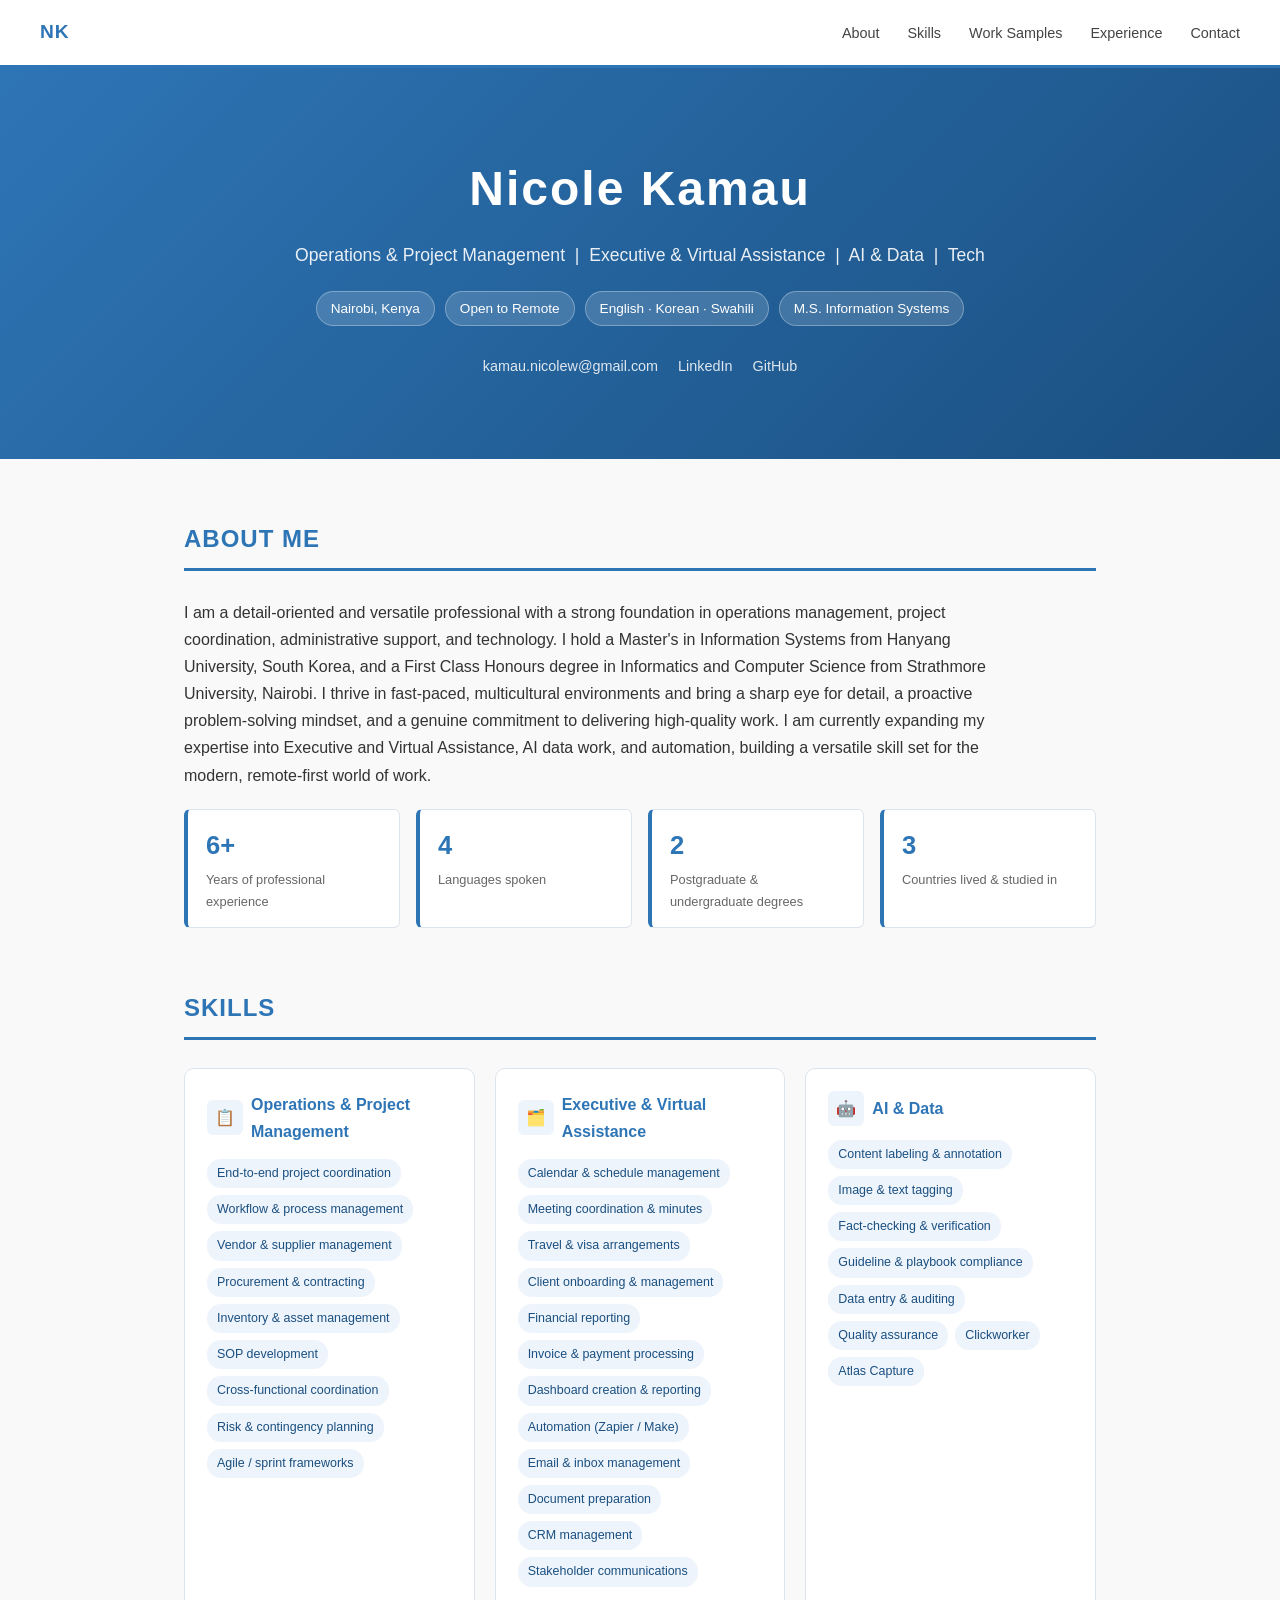
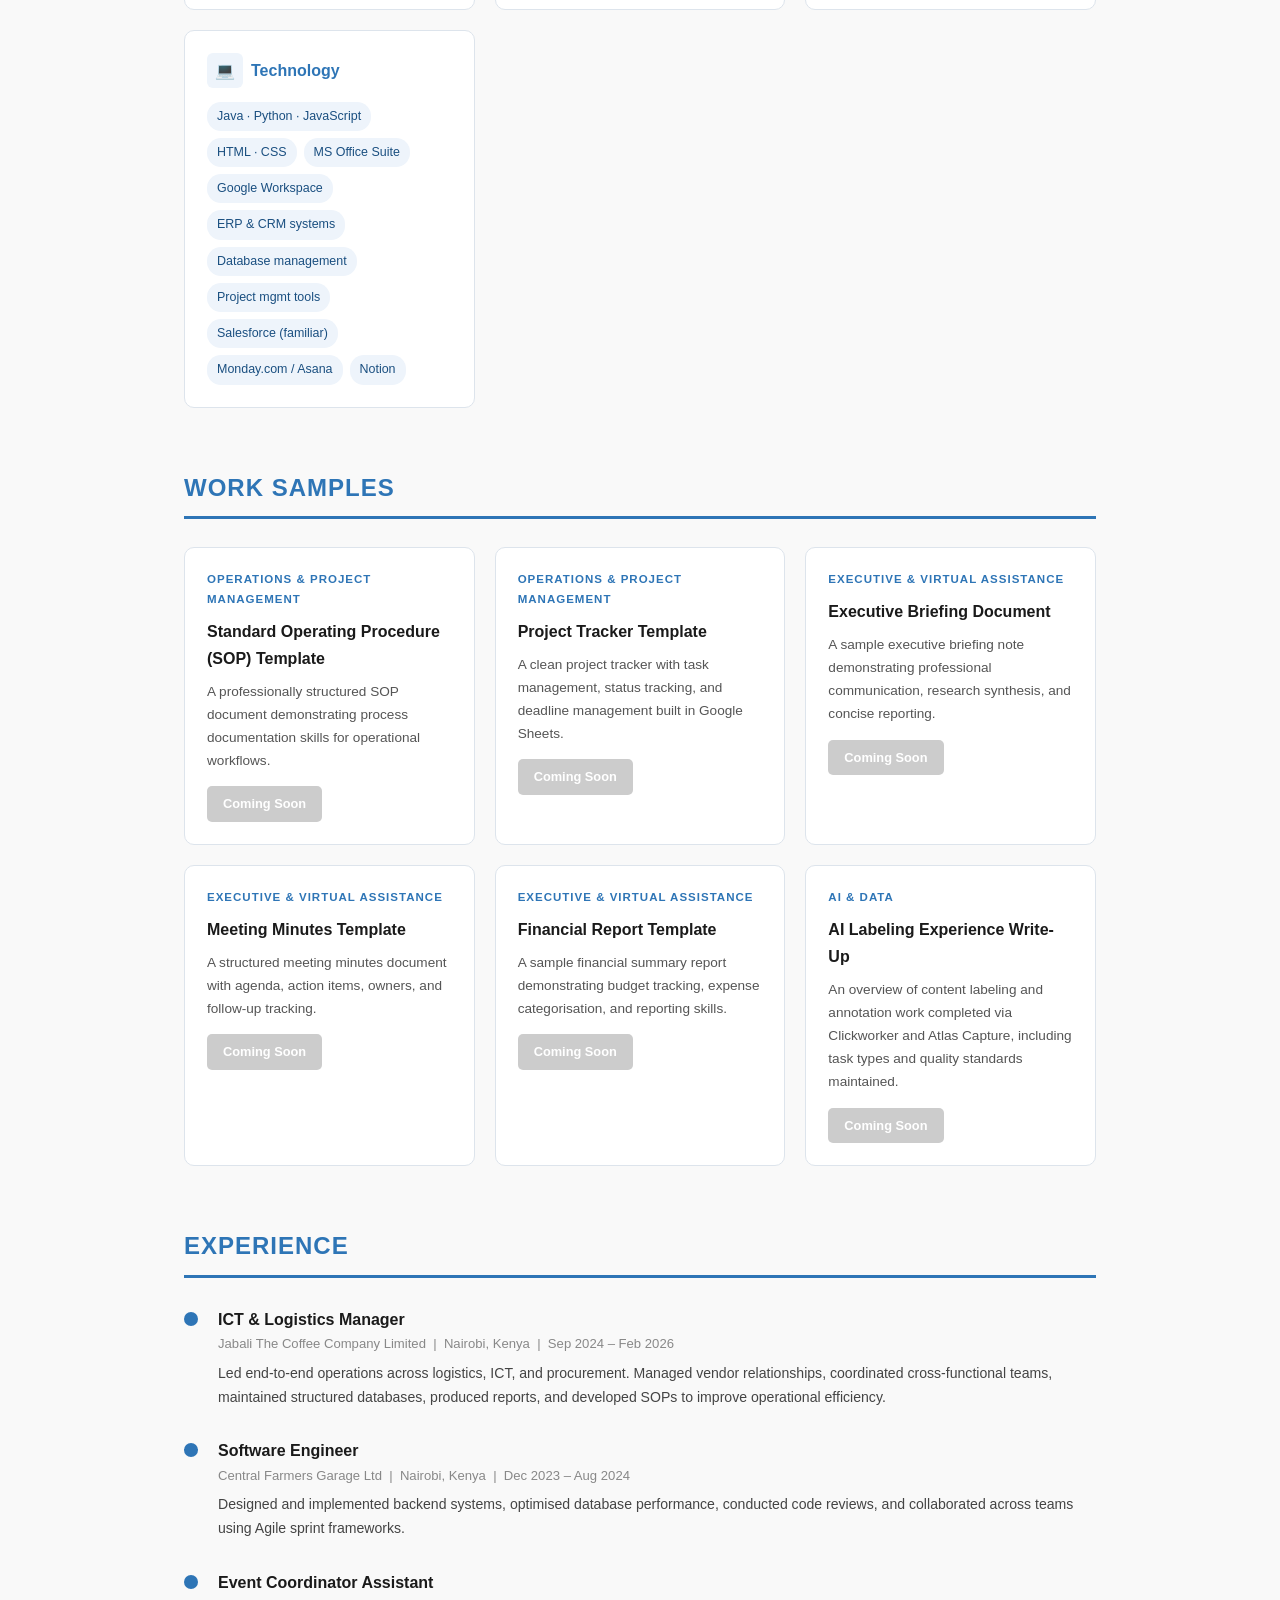
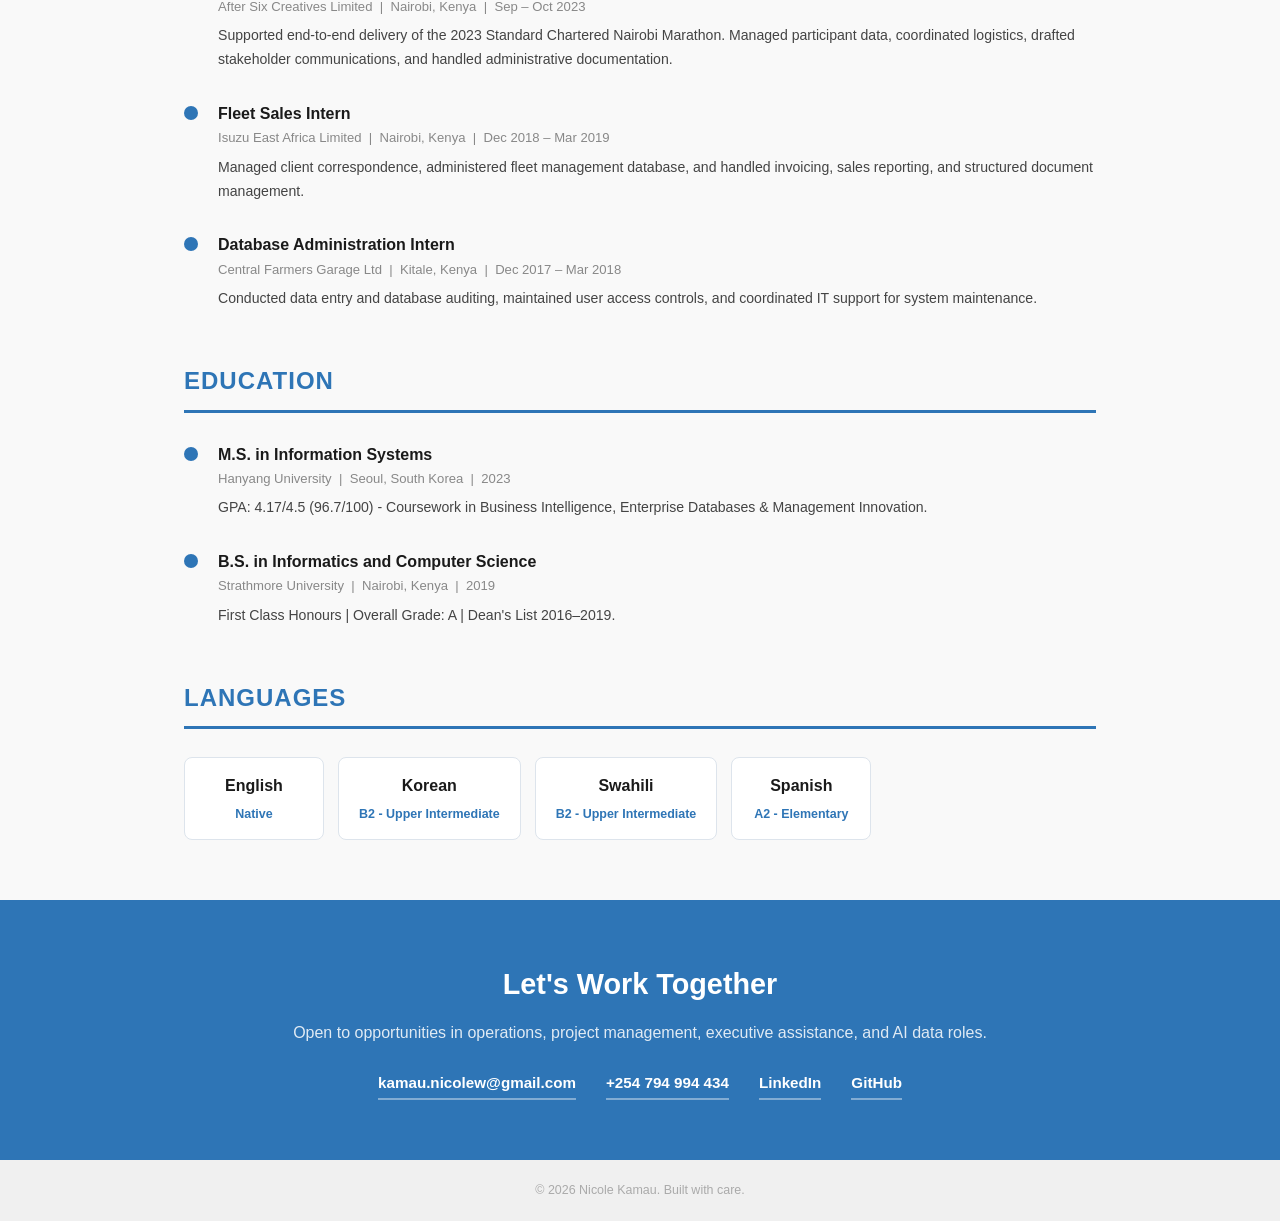
==== index.html @ c2fb26c7 "Create index.html Initial tweaks on formatting and wording." ====
<!DOCTYPE html>
<html lang="en">
<head>
  <meta charset="UTF-8" />
  <meta name="viewport" content="width=device-width, initial-scale=1.0"/>
  <title>Nicole Kamau | Portfolio</title>
  <style>
    * { margin: 0; padding: 0; box-sizing: border-box; }

    body {
      font-family: 'Segoe UI', Arial, sans-serif;
      background: #f9f9f9;
      color: #1a1a1a;
      line-height: 1.7;
    }

    /* NAV */
    nav {
      background: #fff;
      border-bottom: 3px solid #2E75B6;
      padding: 16px 40px;
      display: flex;
      justify-content: space-between;
      align-items: center;
      position: sticky;
      top: 0;
      z-index: 100;
    }
    nav .logo {
      font-size: 1.2rem;
      font-weight: 700;
      color: #2E75B6;
      letter-spacing: 1px;
    }
    nav ul {
      list-style: none;
      display: flex;
      gap: 28px;
    }
    nav ul a {
      text-decoration: none;
      color: #444;
      font-size: 0.9rem;
      font-weight: 500;
      transition: color 0.2s;
    }
    nav ul a:hover { color: #2E75B6; }

    /* HERO */
    .hero {
      background: linear-gradient(135deg, #2E75B6 0%, #1a4f80 100%);
      color: #fff;
      padding: 80px 40px;
      text-align: center;
    }
    .hero h1 {
      font-size: 3rem;
      font-weight: 700;
      letter-spacing: 2px;
      margin-bottom: 12px;
    }
    .hero .tagline {
      font-size: 1.1rem;
      opacity: 0.9;
      margin-bottom: 20px;
    }
    .hero .tags {
      display: flex;
      flex-wrap: wrap;
      justify-content: center;
      gap: 10px;
      margin-bottom: 28px;
    }
    .hero .tag {
      background: rgba(255,255,255,0.15);
      border: 1px solid rgba(255,255,255,0.3);
      padding: 5px 14px;
      border-radius: 20px;
      font-size: 0.85rem;
    }
    .hero .contact-links {
      display: flex;
      justify-content: center;
      gap: 20px;
      flex-wrap: wrap;
    }
    .hero .contact-links a {
      color: #fff;
      text-decoration: none;
      font-size: 0.9rem;
      opacity: 0.85;
      transition: opacity 0.2s;
    }
    .hero .contact-links a:hover { opacity: 1; }

    /* SECTIONS */
    section {
      max-width: 960px;
      margin: 60px auto;
      padding: 0 24px;
    }
    .section-title {
      font-size: 1.5rem;
      font-weight: 700;
      color: #2E75B6;
      border-bottom: 3px solid #2E75B6;
      padding-bottom: 8px;
      margin-bottom: 28px;
      text-transform: uppercase;
      letter-spacing: 1px;
    }

    /* ABOUT */
    .about-text {
      font-size: 1rem;
      color: #333;
      max-width: 820px;
    }
    .about-highlights {
      display: flex;
      gap: 16px;
      flex-wrap: wrap;
      margin-top: 20px;
    }
    .highlight-card {
      background: #fff;
      border: 1px solid #dde4ec;
      border-left: 4px solid #2E75B6;
      border-radius: 6px;
      padding: 14px 18px;
      flex: 1;
      min-width: 180px;
    }
    .highlight-card .number {
      font-size: 1.6rem;
      font-weight: 700;
      color: #2E75B6;
    }
    .highlight-card .label {
      font-size: 0.8rem;
      color: #666;
      margin-top: 2px;
    }

    /* SKILLS GRID */
    .skills-grid {
      display: grid;
      grid-template-columns: repeat(auto-fit, minmax(280px, 1fr));
      gap: 20px;
    }
    .skill-card {
      background: #fff;
      border-radius: 10px;
      border: 1px solid #dde4ec;
      padding: 22px;
      transition: box-shadow 0.2s;
    }
    .skill-card:hover { box-shadow: 0 4px 16px rgba(46,117,182,0.12); }
    .skill-card h3 {
      font-size: 1rem;
      font-weight: 700;
      color: #2E75B6;
      margin-bottom: 14px;
      display: flex;
      align-items: center;
      gap: 8px;
    }
    .skill-card h3 .icon {
      background: #eef4fb;
      border-radius: 6px;
      padding: 4px 8px;
      font-size: 1rem;
    }
    .skill-list {
      list-style: none;
      display: flex;
      flex-wrap: wrap;
      gap: 7px;
    }
    .skill-list li {
      background: #eef4fb;
      color: #1a4f80;
      padding: 4px 10px;
      border-radius: 14px;
      font-size: 0.78rem;
      font-weight: 500;
    }

    /* SAMPLES */
    .samples-grid {
      display: grid;
      grid-template-columns: repeat(auto-fit, minmax(280px, 1fr));
      gap: 20px;
    }
    .sample-card {
      background: #fff;
      border-radius: 10px;
      border: 1px solid #dde4ec;
      padding: 22px;
      transition: box-shadow 0.2s;
    }
    .sample-card:hover { box-shadow: 0 4px 16px rgba(46,117,182,0.12); }
    .sample-card .category {
      font-size: 0.72rem;
      font-weight: 700;
      color: #2E75B6;
      text-transform: uppercase;
      letter-spacing: 1px;
      margin-bottom: 8px;
    }
    .sample-card h3 {
      font-size: 1rem;
      font-weight: 700;
      color: #1a1a1a;
      margin-bottom: 8px;
    }
    .sample-card p {
      font-size: 0.85rem;
      color: #555;
      margin-bottom: 14px;
    }
    .sample-card .btn {
      display: inline-block;
      background: #2E75B6;
      color: #fff;
      padding: 7px 16px;
      border-radius: 5px;
      font-size: 0.8rem;
      text-decoration: none;
      font-weight: 600;
      transition: background 0.2s;
    }
    .sample-card .btn:hover { background: #1a4f80; }
    .sample-card .btn.coming-soon {
      background: #ccc;
      cursor: default;
      pointer-events: none;
    }

    /* EXPERIENCE */
    .timeline { position: relative; }
    .timeline-item {
      display: flex;
      gap: 20px;
      margin-bottom: 28px;
    }
    .timeline-dot {
      flex-shrink: 0;
      width: 14px;
      height: 14px;
      background: #2E75B6;
      border-radius: 50%;
      margin-top: 6px;
    }
    .timeline-content h3 {
      font-size: 1rem;
      font-weight: 700;
      color: #1a1a1a;
    }
    .timeline-content .meta {
      font-size: 0.82rem;
      color: #888;
      margin-bottom: 6px;
    }
    .timeline-content p {
      font-size: 0.88rem;
      color: #444;
    }

    /* LANGUAGES */
    .lang-grid {
      display: flex;
      flex-wrap: wrap;
      gap: 14px;
    }
    .lang-card {
      background: #fff;
      border: 1px solid #dde4ec;
      border-radius: 8px;
      padding: 14px 20px;
      min-width: 140px;
      text-align: center;
    }
    .lang-card .lang-name {
      font-weight: 700;
      font-size: 1rem;
      color: #1a1a1a;
    }
    .lang-card .lang-level {
      font-size: 0.78rem;
      color: #2E75B6;
      font-weight: 600;
      margin-top: 4px;
    }

    /* CONTACT */
    .contact-section {
      background: #2E75B6;
      color: #fff;
      text-align: center;
      padding: 60px 24px;
      margin-top: 60px;
    }
    .contact-section h2 {
      font-size: 1.8rem;
      margin-bottom: 10px;
    }
    .contact-section p {
      opacity: 0.85;
      margin-bottom: 24px;
    }
    .contact-section .contact-items {
      display: flex;
      justify-content: center;
      gap: 30px;
      flex-wrap: wrap;
    }
    .contact-section .contact-items a {
      color: #fff;
      text-decoration: none;
      font-weight: 600;
      font-size: 0.95rem;
      border-bottom: 2px solid rgba(255,255,255,0.4);
      padding-bottom: 2px;
      transition: border-color 0.2s;
    }
    .contact-section .contact-items a:hover { border-color: #fff; }

    footer {
      text-align: center;
      padding: 20px;
      font-size: 0.78rem;
      color: #aaa;
      background: #f0f0f0;
    }

    @media (max-width: 600px) {
      .hero h1 { font-size: 2rem; }
      nav ul { gap: 14px; }
      nav { padding: 14px 20px; }
    }
  </style>
</head>
<body>

<!-- NAV -->
<nav>
  <div class="logo">NK</div>
  <ul>
    <li><a href="#about">About</a></li>
    <li><a href="#skills">Skills</a></li>
    <li><a href="#samples">Work Samples</a></li>
    <li><a href="#experience">Experience</a></li>
    <li><a href="#contact">Contact</a></li>
  </ul>
</nav>

<!-- HERO -->
<div class="hero">
  <h1>Nicole Kamau</h1>
  <p class="tagline">Operations & Project Management &nbsp;|&nbsp; Executive & Virtual Assistance &nbsp;|&nbsp; AI & Data &nbsp;|&nbsp; Tech</p>
  <div class="tags">
    <span class="tag">Nairobi, Kenya</span>
    <span class="tag">Open to Remote</span>
    <span class="tag">English · Korean · Swahili</span>
    <span class="tag">M.S. Information Systems</span>
  </div>
  <div class="contact-links">
    <a href="mailto:kamau.nicolew@gmail.com">kamau.nicolew@gmail.com</a>
    <a href="https://linkedin.com/in/nicole-kamau" target="_blank">LinkedIn</a>
    <a href="https://github.com/Nicole-wk" target="_blank">GitHub</a>
  </div>
</div>

<!-- ABOUT -->
<section id="about">
  <div class="section-title">About Me</div>
  <p class="about-text">
    I am a detail-oriented and versatile professional with a strong foundation in operations management, project coordination, administrative support, and technology. I hold a Master's in Information Systems from Hanyang University, South Korea, and a First Class Honours degree in Informatics and Computer Science from Strathmore University, Nairobi. I thrive in fast-paced, multicultural environments and bring a sharp eye for detail, a proactive problem-solving mindset, and a genuine commitment to delivering high-quality work. I am currently expanding my expertise into Executive and Virtual Assistance, AI data work, and automation, building a versatile skill set for the modern, remote-first world of work.
  </p>
  <div class="about-highlights">
    <div class="highlight-card">
      <div class="number">6+</div>
      <div class="label">Years of professional experience</div>
    </div>
    <div class="highlight-card">
      <div class="number">4</div>
      <div class="label">Languages spoken</div>
    </div>
    <div class="highlight-card">
      <div class="number">2</div>
      <div class="label">Postgraduate & undergraduate degrees</div>
    </div>
    <div class="highlight-card">
      <div class="number">3</div>
      <div class="label">Countries lived & studied in</div>
    </div>
  </div>
</section>

<!-- SKILLS -->
<section id="skills">
  <div class="section-title">Skills</div>
  <div class="skills-grid">

    <div class="skill-card">
      <h3><span class="icon">📋</span> Operations & Project Management</h3>
      <ul class="skill-list">
        <li>End-to-end project coordination</li>
        <li>Workflow & process management</li>
        <li>Vendor & supplier management</li>
        <li>Procurement & contracting</li>
        <li>Inventory & asset management</li>
        <li>SOP development</li>
        <li>Cross-functional coordination</li>
        <li>Risk & contingency planning</li>
        <li>Agile / sprint frameworks</li>
      </ul>
    </div>

    <div class="skill-card">
      <h3><span class="icon">🗂️</span> Executive & Virtual Assistance</h3>
      <ul class="skill-list">
        <li>Calendar & schedule management</li>
        <li>Meeting coordination & minutes</li>
        <li>Travel & visa arrangements</li>
        <li>Client onboarding & management</li>
        <li>Financial reporting</li>
        <li>Invoice & payment processing</li>
        <li>Dashboard creation & reporting</li>
        <li>Automation (Zapier / Make)</li>
        <li>Email & inbox management</li>
        <li>Document preparation</li>
        <li>CRM management</li>
        <li>Stakeholder communications</li>
      </ul>
    </div>

    <div class="skill-card">
      <h3><span class="icon">🤖</span> AI & Data</h3>
      <ul class="skill-list">
        <li>Content labeling & annotation</li>
        <li>Image & text tagging</li>
        <li>Fact-checking & verification</li>
        <li>Guideline & playbook compliance</li>
        <li>Data entry & auditing</li>
        <li>Quality assurance</li>
        <li>Clickworker</li>
        <li>Atlas Capture</li>
      </ul>
    </div>

    <div class="skill-card">
      <h3><span class="icon">💻</span> Technology</h3>
      <ul class="skill-list">
        <li>Java · Python · JavaScript</li>
        <li>HTML · CSS</li>
        <li>MS Office Suite</li>
        <li>Google Workspace</li>
        <li>ERP & CRM systems</li>
        <li>Database management</li>
        <li>Project mgmt tools</li>
        <li>Salesforce (familiar)</li>
        <li>Monday.com / Asana</li>
        <li>Notion</li>
      </ul>
    </div>

  </div>
</section>

<!-- WORK SAMPLES -->
<section id="samples">
  <div class="section-title">Work Samples</div>
  <div class="samples-grid">

    <div class="sample-card">
      <div class="category">Operations & Project Management</div>
      <h3>Standard Operating Procedure (SOP) Template</h3>
      <p>A professionally structured SOP document demonstrating process documentation skills for operational workflows.</p>
      <a href="#" class="btn coming-soon">Coming Soon</a>
    </div>

    <div class="sample-card">
      <div class="category">Operations & Project Management</div>
      <h3>Project Tracker Template</h3>
      <p>A clean project tracker with task management, status tracking, and deadline management built in Google Sheets.</p>
      <a href="#" class="btn coming-soon">Coming Soon</a>
    </div>

    <div class="sample-card">
      <div class="category">Executive & Virtual Assistance</div>
      <h3>Executive Briefing Document</h3>
      <p>A sample executive briefing note demonstrating professional communication, research synthesis, and concise reporting.</p>
      <a href="#" class="btn coming-soon">Coming Soon</a>
    </div>

    <div class="sample-card">
      <div class="category">Executive & Virtual Assistance</div>
      <h3>Meeting Minutes Template</h3>
      <p>A structured meeting minutes document with agenda, action items, owners, and follow-up tracking.</p>
      <a href="#" class="btn coming-soon">Coming Soon</a>
    </div>

    <div class="sample-card">
      <div class="category">Executive & Virtual Assistance</div>
      <h3>Financial Report Template</h3>
      <p>A sample financial summary report demonstrating budget tracking, expense categorisation, and reporting skills.</p>
      <a href="#" class="btn coming-soon">Coming Soon</a>
    </div>

    <div class="sample-card">
      <div class="category">AI & Data</div>
      <h3>AI Labeling Experience Write-Up</h3>
      <p>An overview of content labeling and annotation work completed via Clickworker and Atlas Capture, including task types and quality standards maintained.</p>
      <a href="#" class="btn coming-soon">Coming Soon</a>
    </div>

  </div>
</section>

<!-- EXPERIENCE -->
<section id="experience">
  <div class="section-title">Experience</div>
  <div class="timeline">

    <div class="timeline-item">
      <div class="timeline-dot"></div>
      <div class="timeline-content">
        <h3>ICT & Logistics Manager</h3>
        <div class="meta">Jabali The Coffee Company Limited &nbsp;|&nbsp; Nairobi, Kenya &nbsp;|&nbsp; Sep 2024 – Feb 2026</div>
        <p>Led end-to-end operations across logistics, ICT, and procurement. Managed vendor relationships, coordinated cross-functional teams, maintained structured databases, produced reports, and developed SOPs to improve operational efficiency.</p>
      </div>
    </div>

    <div class="timeline-item">
      <div class="timeline-dot"></div>
      <div class="timeline-content">
        <h3>Software Engineer</h3>
        <div class="meta">Central Farmers Garage Ltd &nbsp;|&nbsp; Nairobi, Kenya &nbsp;|&nbsp; Dec 2023 – Aug 2024</div>
        <p>Designed and implemented backend systems, optimised database performance, conducted code reviews, and collaborated across teams using Agile sprint frameworks.</p>
      </div>
    </div>

    <div class="timeline-item">
      <div class="timeline-dot"></div>
      <div class="timeline-content">
        <h3>Event Coordinator Assistant</h3>
        <div class="meta">After Six Creatives Limited &nbsp;|&nbsp; Nairobi, Kenya &nbsp;|&nbsp; Sep – Oct 2023</div>
        <p>Supported end-to-end delivery of the 2023 Standard Chartered Nairobi Marathon. Managed participant data, coordinated logistics, drafted stakeholder communications, and handled administrative documentation.</p>
      </div>
    </div>

    <div class="timeline-item">
      <div class="timeline-dot"></div>
      <div class="timeline-content">
        <h3>Fleet Sales Intern</h3>
        <div class="meta">Isuzu East Africa Limited &nbsp;|&nbsp; Nairobi, Kenya &nbsp;|&nbsp; Dec 2018 – Mar 2019</div>
        <p>Managed client correspondence, administered fleet management database, and handled invoicing, sales reporting, and structured document management.</p>
      </div>
    </div>

    <div class="timeline-item">
      <div class="timeline-dot"></div>
      <div class="timeline-content">
        <h3>Database Administration Intern</h3>
        <div class="meta">Central Farmers Garage Ltd &nbsp;|&nbsp; Kitale, Kenya &nbsp;|&nbsp; Dec 2017 – Mar 2018</div>
        <p>Conducted data entry and database auditing, maintained user access controls, and coordinated IT support for system maintenance.</p>
      </div>
    </div>

  </div>

  <!-- EDUCATION -->
  <div class="section-title" style="margin-top:50px">Education</div>
  <div class="timeline">
    <div class="timeline-item">
      <div class="timeline-dot"></div>
      <div class="timeline-content">
        <h3>M.S. in Information Systems</h3>
        <div class="meta">Hanyang University &nbsp;|&nbsp; Seoul, South Korea &nbsp;|&nbsp; 2023</div>
        <p>GPA: 4.17/4.5 (96.7/100) - Coursework in Business Intelligence, Enterprise Databases & Management Innovation.</p>
      </div>
    </div>
    <div class="timeline-item">
      <div class="timeline-dot"></div>
      <div class="timeline-content">
        <h3>B.S. in Informatics and Computer Science</h3>
        <div class="meta">Strathmore University &nbsp;|&nbsp; Nairobi, Kenya &nbsp;|&nbsp; 2019</div>
        <p>First Class Honours | Overall Grade: A | Dean's List 2016–2019.</p>
      </div>
    </div>
  </div>

  <!-- LANGUAGES -->
  <div class="section-title" style="margin-top:50px">Languages</div>
  <div class="lang-grid">
    <div class="lang-card">
      <div class="lang-name">English</div>
      <div class="lang-level">Native</div>
    </div>
    <div class="lang-card">
      <div class="lang-name">Korean</div>
      <div class="lang-level">B2 - Upper Intermediate</div>
    </div>
    <div class="lang-card">
      <div class="lang-name">Swahili</div>
      <div class="lang-level">B2 - Upper Intermediate</div>
    </div>
    <div class="lang-card">
      <div class="lang-name">Spanish</div>
      <div class="lang-level">A2 - Elementary</div>
    </div>
  </div>

</section>

<!-- CONTACT -->
<div class="contact-section" id="contact">
  <h2>Let's Work Together</h2>
  <p>Open to opportunities in operations, project management, executive assistance, and AI data roles.</p>
  <div class="contact-items">
    <a href="mailto:kamau.nicolew@gmail.com">kamau.nicolew@gmail.com</a>
    <a href="tel:+254794994434">+254 794 994 434</a>
    <a href="https://linkedin.com/in/nicole-kamau" target="_blank">LinkedIn</a>
    <a href="https://github.com/Nicole-wk" target="_blank">GitHub</a>
  </div>
</div>

<footer>
  &copy; 2026 Nicole Kamau. Built with care.
</footer>

</body>
</html>
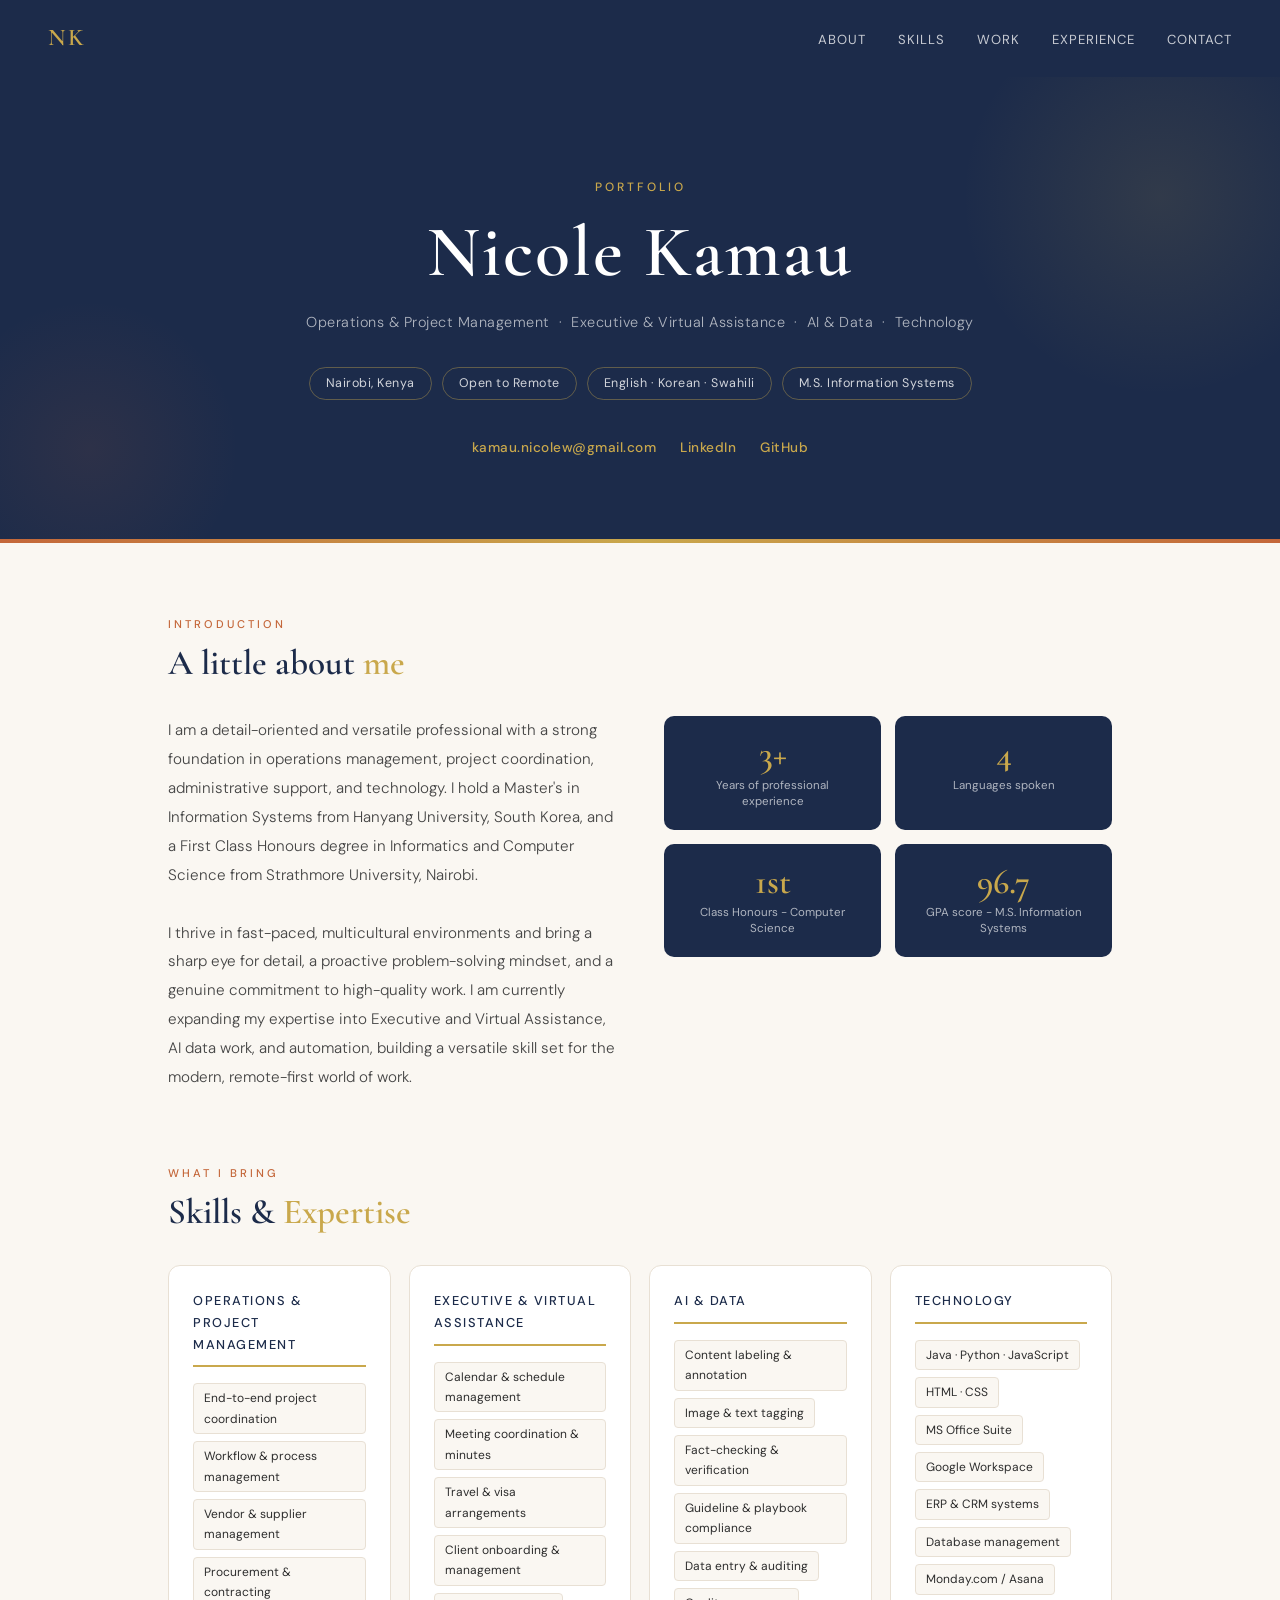
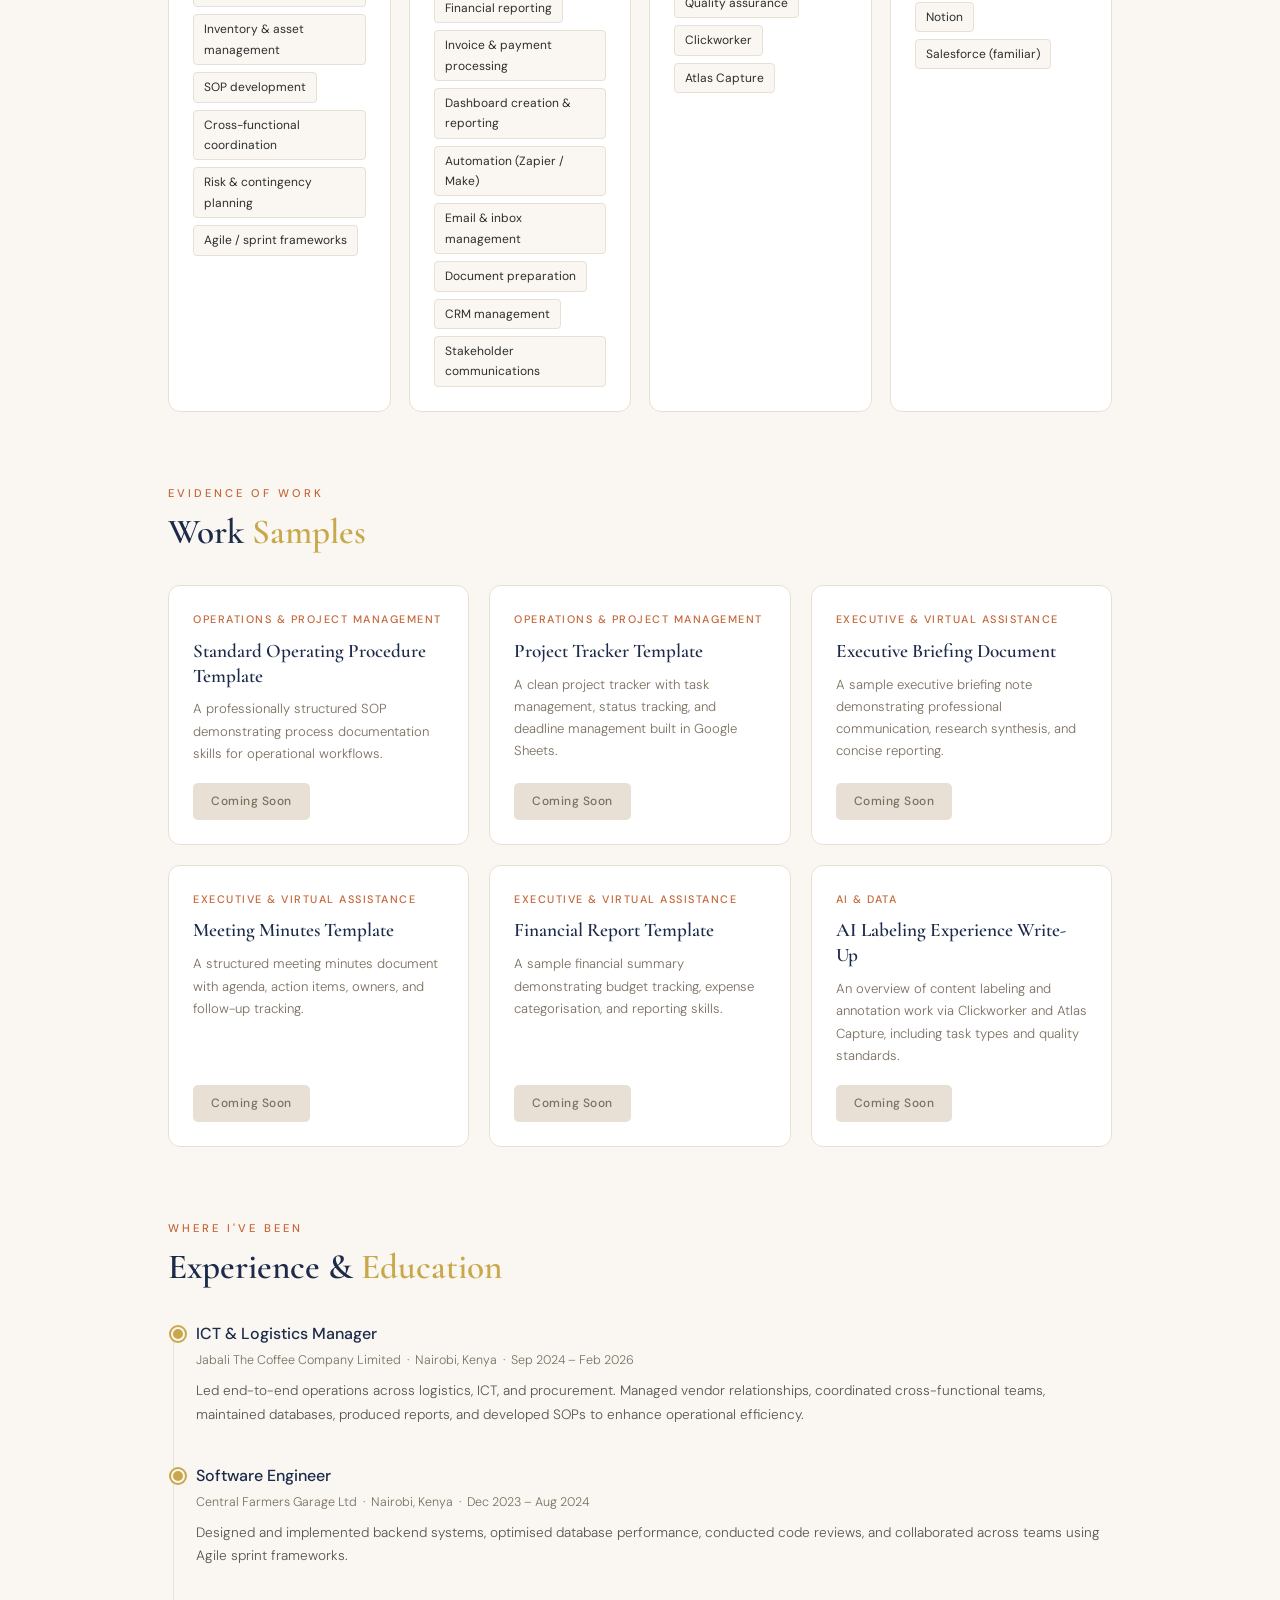
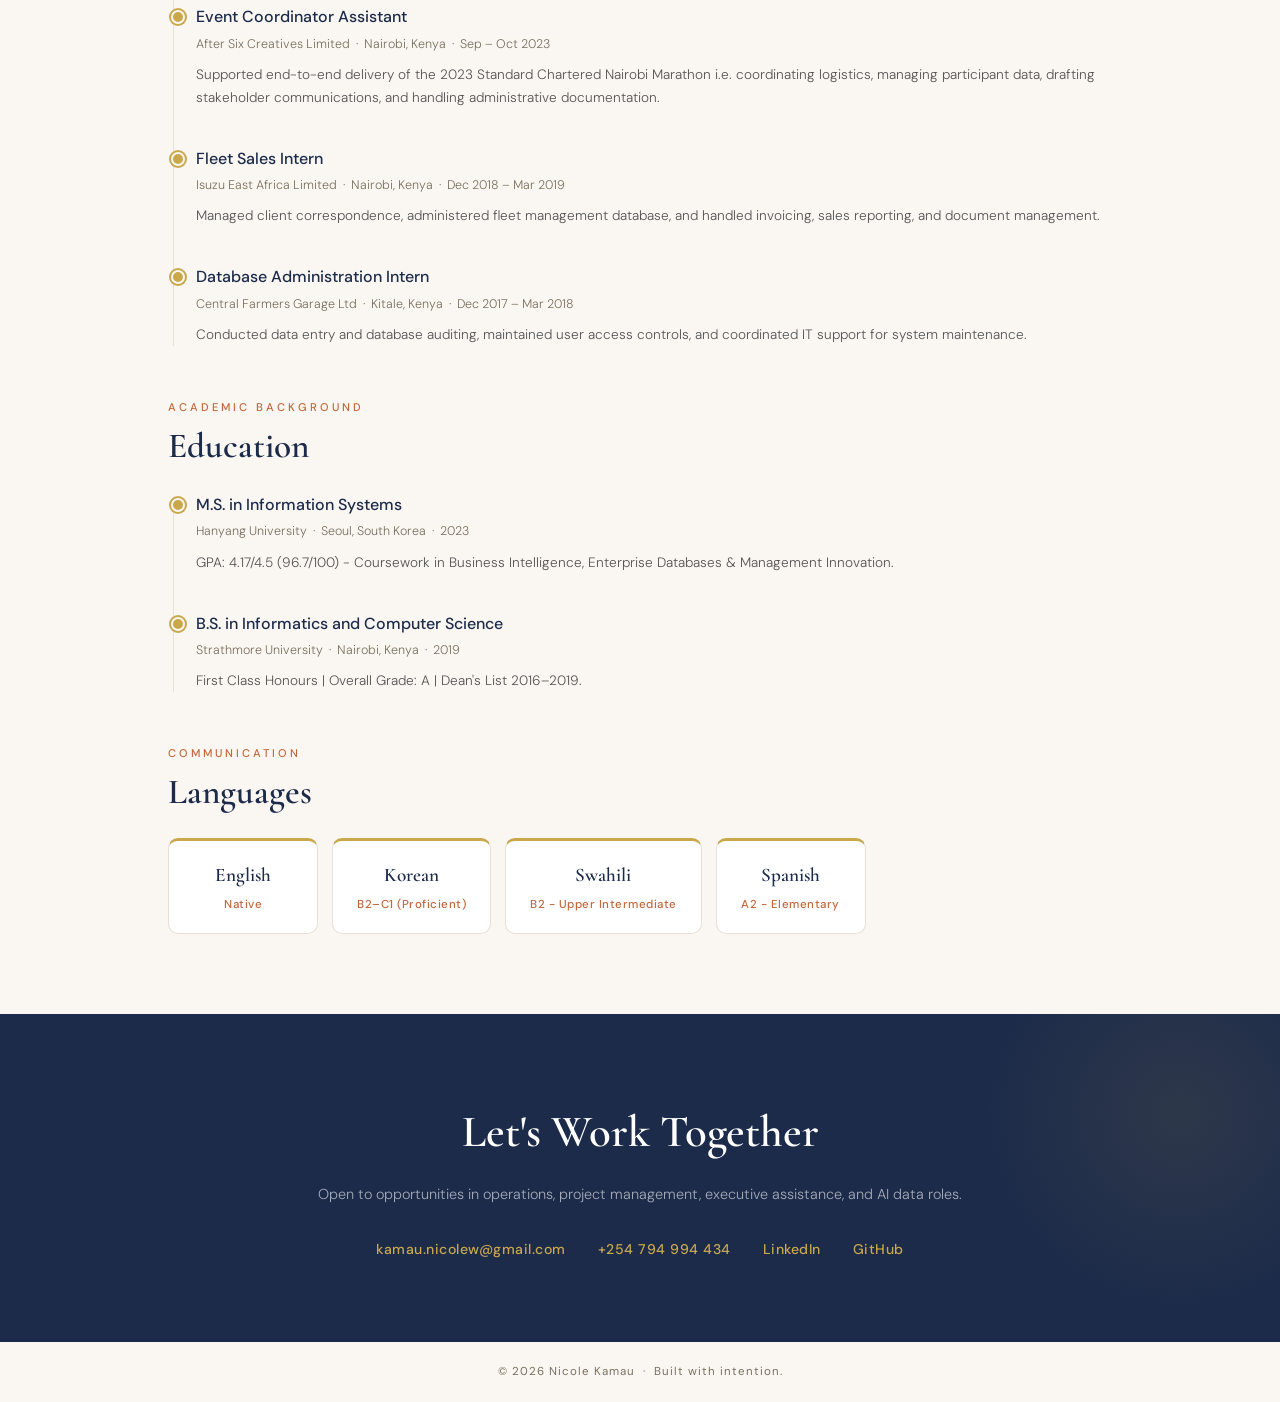
==== commit d7e331cc: "Update index.html Change in formatting to bolder more refined look. Additional editing of descripti" ====
--- a/index.html
+++ b/index.html
@@ -4,21 +4,33 @@
   <meta charset="UTF-8" />
   <meta name="viewport" content="width=device-width, initial-scale=1.0"/>
   <title>Nicole Kamau | Portfolio</title>
+  <link href="https://fonts.googleapis.com/css2?family=Cormorant+Garamond:ital,wght@0,400;0,600;1,400&family=DM+Sans:wght@300;400;500&display=swap" rel="stylesheet">
   <style>
+    :root {
+      --navy: #1C2B4A;
+      --gold: #C9A84C;
+      --terracotta: #C4673A;
+      --cream: #FAF7F2;
+      --warm-white: #FFFFFF;
+      --charcoal: #2D2D2D;
+      --muted: #7A7060;
+      --soft-border: #E8E0D4;
+      --card-bg: #FFFFFF;
+    }
+
     * { margin: 0; padding: 0; box-sizing: border-box; }
 
     body {
-      font-family: 'Segoe UI', Arial, sans-serif;
-      background: #f9f9f9;
-      color: #1a1a1a;
+      font-family: 'DM Sans', sans-serif;
+      background: var(--cream);
+      color: var(--charcoal);
       line-height: 1.7;
     }
 
     /* NAV */
     nav {
-      background: #fff;
-      border-bottom: 3px solid #2E75B6;
-      padding: 16px 40px;
+      background: var(--navy);
+      padding: 18px 48px;
       display: flex;
       justify-content: space-between;
       align-items: center;
@@ -27,149 +39,203 @@
       z-index: 100;
     }
     nav .logo {
-      font-size: 1.2rem;
-      font-weight: 700;
-      color: #2E75B6;
-      letter-spacing: 1px;
+      font-family: 'Cormorant Garamond', serif;
+      font-size: 1.5rem;
+      font-weight: 600;
+      color: var(--gold);
+      letter-spacing: 2px;
     }
     nav ul {
       list-style: none;
       display: flex;
-      gap: 28px;
+      gap: 32px;
     }
     nav ul a {
       text-decoration: none;
-      color: #444;
-      font-size: 0.9rem;
-      font-weight: 500;
+      color: rgba(255,255,255,0.75);
+      font-size: 0.82rem;
+      font-weight: 400;
+      letter-spacing: 1px;
+      text-transform: uppercase;
       transition: color 0.2s;
     }
-    nav ul a:hover { color: #2E75B6; }
+    nav ul a:hover { color: var(--gold); }
 
     /* HERO */
     .hero {
-      background: linear-gradient(135deg, #2E75B6 0%, #1a4f80 100%);
+      background: var(--navy);
       color: #fff;
-      padding: 80px 40px;
+      padding: 100px 48px 80px;
       text-align: center;
+      position: relative;
+      overflow: hidden;
+    }
+    .hero::before {
+      content: '';
+      position: absolute;
+      top: -80px; right: -80px;
+      width: 400px; height: 400px;
+      background: radial-gradient(circle, rgba(201,168,76,0.12) 0%, transparent 70%);
+      border-radius: 50%;
+    }
+    .hero::after {
+      content: '';
+      position: absolute;
+      bottom: -60px; left: -60px;
+      width: 300px; height: 300px;
+      background: radial-gradient(circle, rgba(196,103,58,0.1) 0%, transparent 70%);
+      border-radius: 50%;
+    }
+    .hero-inner { position: relative; z-index: 1; }
+    .hero-eyebrow {
+      font-size: 0.75rem;
+      letter-spacing: 3px;
+      text-transform: uppercase;
+      color: var(--gold);
+      margin-bottom: 16px;
+      font-weight: 500;
     }
     .hero h1 {
-      font-size: 3rem;
-      font-weight: 700;
+      font-family: 'Cormorant Garamond', serif;
+      font-size: 4.5rem;
+      font-weight: 600;
       letter-spacing: 2px;
-      margin-bottom: 12px;
+      color: #fff;
+      margin-bottom: 18px;
+      line-height: 1.1;
     }
     .hero .tagline {
-      font-size: 1.1rem;
-      opacity: 0.9;
-      margin-bottom: 20px;
+      font-size: 0.9rem;
+      color: rgba(255,255,255,0.65);
+      margin-bottom: 32px;
+      letter-spacing: 0.5px;
+      font-weight: 300;
     }
     .hero .tags {
       display: flex;
       flex-wrap: wrap;
       justify-content: center;
       gap: 10px;
-      margin-bottom: 28px;
+      margin-bottom: 36px;
     }
     .hero .tag {
-      background: rgba(255,255,255,0.15);
-      border: 1px solid rgba(255,255,255,0.3);
-      padding: 5px 14px;
+      border: 1px solid rgba(201,168,76,0.4);
+      color: rgba(255,255,255,0.8);
+      padding: 5px 16px;
       border-radius: 20px;
-      font-size: 0.85rem;
+      font-size: 0.78rem;
+      letter-spacing: 0.5px;
     }
     .hero .contact-links {
       display: flex;
       justify-content: center;
-      gap: 20px;
+      gap: 24px;
       flex-wrap: wrap;
     }
     .hero .contact-links a {
-      color: #fff;
+      color: var(--gold);
       text-decoration: none;
-      font-size: 0.9rem;
-      opacity: 0.85;
+      font-size: 0.85rem;
+      font-weight: 500;
+      letter-spacing: 0.5px;
       transition: opacity 0.2s;
     }
-    .hero .contact-links a:hover { opacity: 1; }
+    .hero .contact-links a:hover { opacity: 0.75; }
+
+    /* GOLD DIVIDER */
+    .gold-bar {
+      height: 4px;
+      background: linear-gradient(90deg, var(--terracotta), var(--gold), var(--terracotta));
+    }
 
     /* SECTIONS */
     section {
-      max-width: 960px;
-      margin: 60px auto;
-      padding: 0 24px;
+      max-width: 1000px;
+      margin: 72px auto;
+      padding: 0 28px;
+    }
+    .section-label {
+      font-size: 0.7rem;
+      letter-spacing: 3px;
+      text-transform: uppercase;
+      color: var(--terracotta);
+      font-weight: 500;
+      margin-bottom: 8px;
     }
     .section-title {
-      font-size: 1.5rem;
-      font-weight: 700;
-      color: #2E75B6;
-      border-bottom: 3px solid #2E75B6;
-      padding-bottom: 8px;
-      margin-bottom: 28px;
-      text-transform: uppercase;
-      letter-spacing: 1px;
-    }
+      font-family: 'Cormorant Garamond', serif;
+      font-size: 2.2rem;
+      font-weight: 600;
+      color: var(--navy);
+      margin-bottom: 32px;
+      line-height: 1.2;
+    }
+    .section-title span { color: var(--gold); }
 
     /* ABOUT */
+    .about-grid {
+      display: grid;
+      grid-template-columns: 1fr 1fr;
+      gap: 48px;
+      align-items: start;
+    }
     .about-text {
-      font-size: 1rem;
-      color: #333;
-      max-width: 820px;
-    }
-    .about-highlights {
-      display: flex;
-      gap: 16px;
-      flex-wrap: wrap;
-      margin-top: 20px;
-    }
-    .highlight-card {
-      background: #fff;
-      border: 1px solid #dde4ec;
-      border-left: 4px solid #2E75B6;
-      border-radius: 6px;
-      padding: 14px 18px;
-      flex: 1;
-      min-width: 180px;
-    }
-    .highlight-card .number {
-      font-size: 1.6rem;
-      font-weight: 700;
-      color: #2E75B6;
-    }
-    .highlight-card .label {
-      font-size: 0.8rem;
-      color: #666;
-      margin-top: 2px;
-    }
-
-    /* SKILLS GRID */
+      font-size: 0.95rem;
+      color: #444;
+      line-height: 1.9;
+      font-weight: 300;
+    }
+    .about-stats {
+      display: grid;
+      grid-template-columns: 1fr 1fr;
+      gap: 14px;
+    }
+    .stat-card {
+      background: var(--navy);
+      border-radius: 10px;
+      padding: 20px;
+      text-align: center;
+    }
+    .stat-card .number {
+      font-family: 'Cormorant Garamond', serif;
+      font-size: 2.2rem;
+      font-weight: 600;
+      color: var(--gold);
+      line-height: 1;
+    }
+    .stat-card .label {
+      font-size: 0.72rem;
+      color: rgba(255,255,255,0.65);
+      margin-top: 6px;
+      line-height: 1.4;
+    }
+
+    /* SKILLS */
     .skills-grid {
       display: grid;
-      grid-template-columns: repeat(auto-fit, minmax(280px, 1fr));
-      gap: 20px;
+      grid-template-columns: repeat(auto-fit, minmax(220px, 1fr));
+      gap: 18px;
     }
     .skill-card {
-      background: #fff;
-      border-radius: 10px;
-      border: 1px solid #dde4ec;
-      padding: 22px;
-      transition: box-shadow 0.2s;
-    }
-    .skill-card:hover { box-shadow: 0 4px 16px rgba(46,117,182,0.12); }
+      background: var(--card-bg);
+      border-radius: 12px;
+      border: 1px solid var(--soft-border);
+      padding: 24px;
+      transition: transform 0.2s, box-shadow 0.2s;
+    }
+    .skill-card:hover {
+      transform: translateY(-3px);
+      box-shadow: 0 8px 24px rgba(28,43,74,0.1);
+    }
     .skill-card h3 {
-      font-size: 1rem;
-      font-weight: 700;
-      color: #2E75B6;
-      margin-bottom: 14px;
-      display: flex;
-      align-items: center;
-      gap: 8px;
-    }
-    .skill-card h3 .icon {
-      background: #eef4fb;
-      border-radius: 6px;
-      padding: 4px 8px;
-      font-size: 1rem;
+      font-size: 0.8rem;
+      font-weight: 500;
+      color: var(--navy);
+      text-transform: uppercase;
+      letter-spacing: 1.5px;
+      margin-bottom: 16px;
+      padding-bottom: 10px;
+      border-bottom: 2px solid var(--gold);
     }
     .skill-list {
       list-style: none;
@@ -178,12 +244,13 @@
       gap: 7px;
     }
     .skill-list li {
-      background: #eef4fb;
-      color: #1a4f80;
+      background: var(--cream);
+      color: var(--charcoal);
       padding: 4px 10px;
-      border-radius: 14px;
-      font-size: 0.78rem;
-      font-weight: 500;
+      border-radius: 4px;
+      font-size: 0.75rem;
+      font-weight: 400;
+      border: 1px solid var(--soft-border);
     }
 
     /* SAMPLES */
@@ -193,78 +260,104 @@
       gap: 20px;
     }
     .sample-card {
-      background: #fff;
-      border-radius: 10px;
-      border: 1px solid #dde4ec;
-      padding: 22px;
-      transition: box-shadow 0.2s;
-    }
-    .sample-card:hover { box-shadow: 0 4px 16px rgba(46,117,182,0.12); }
+      background: var(--card-bg);
+      border-radius: 12px;
+      border: 1px solid var(--soft-border);
+      padding: 24px;
+      transition: transform 0.2s, box-shadow 0.2s;
+      display: flex;
+      flex-direction: column;
+    }
+    .sample-card:hover {
+      transform: translateY(-3px);
+      box-shadow: 0 8px 24px rgba(28,43,74,0.1);
+    }
     .sample-card .category {
-      font-size: 0.72rem;
-      font-weight: 700;
-      color: #2E75B6;
+      font-size: 0.68rem;
+      font-weight: 500;
+      color: var(--terracotta);
       text-transform: uppercase;
-      letter-spacing: 1px;
+      letter-spacing: 1.5px;
+      margin-bottom: 10px;
+    }
+    .sample-card h3 {
+      font-family: 'Cormorant Garamond', serif;
+      font-size: 1.2rem;
+      font-weight: 600;
+      color: var(--navy);
+      margin-bottom: 10px;
+      line-height: 1.3;
+    }
+    .sample-card p {
+      font-size: 0.82rem;
+      color: var(--muted);
+      margin-bottom: 18px;
+      flex: 1;
+      font-weight: 300;
+      line-height: 1.7;
+    }
+    .sample-card .btn {
+      display: inline-block;
+      background: var(--navy);
+      color: #fff;
+      padding: 8px 18px;
+      border-radius: 5px;
+      font-size: 0.75rem;
+      text-decoration: none;
+      font-weight: 500;
+      letter-spacing: 0.5px;
+      transition: background 0.2s;
+      align-self: flex-start;
+    }
+    .sample-card .btn:hover { background: var(--terracotta); }
+    .sample-card .btn.soon {
+      background: var(--soft-border);
+      color: var(--muted);
+      cursor: default;
+      pointer-events: none;
+    }
+
+    /* TIMELINE */
+    .timeline { position: relative; padding-left: 28px; }
+    .timeline::before {
+      content: '';
+      position: absolute;
+      left: 5px; top: 6px; bottom: 0;
+      width: 1px;
+      background: var(--soft-border);
+    }
+    .timeline-item {
+      position: relative;
+      margin-bottom: 36px;
+    }
+    .timeline-item::before {
+      content: '';
+      position: absolute;
+      left: -25px;
+      top: 7px;
+      width: 10px; height: 10px;
+      background: var(--gold);
+      border-radius: 50%;
+      border: 2px solid var(--cream);
+      box-shadow: 0 0 0 2px var(--gold);
+    }
+    .timeline-content h3 {
+      font-size: 1rem;
+      font-weight: 500;
+      color: var(--navy);
+      margin-bottom: 3px;
+    }
+    .timeline-content .meta {
+      font-size: 0.78rem;
+      color: var(--muted);
       margin-bottom: 8px;
-    }
-    .sample-card h3 {
-      font-size: 1rem;
-      font-weight: 700;
-      color: #1a1a1a;
-      margin-bottom: 8px;
-    }
-    .sample-card p {
+      font-weight: 300;
+    }
+    .timeline-content p {
       font-size: 0.85rem;
       color: #555;
-      margin-bottom: 14px;
-    }
-    .sample-card .btn {
-      display: inline-block;
-      background: #2E75B6;
-      color: #fff;
-      padding: 7px 16px;
-      border-radius: 5px;
-      font-size: 0.8rem;
-      text-decoration: none;
-      font-weight: 600;
-      transition: background 0.2s;
-    }
-    .sample-card .btn:hover { background: #1a4f80; }
-    .sample-card .btn.coming-soon {
-      background: #ccc;
-      cursor: default;
-      pointer-events: none;
-    }
-
-    /* EXPERIENCE */
-    .timeline { position: relative; }
-    .timeline-item {
-      display: flex;
-      gap: 20px;
-      margin-bottom: 28px;
-    }
-    .timeline-dot {
-      flex-shrink: 0;
-      width: 14px;
-      height: 14px;
-      background: #2E75B6;
-      border-radius: 50%;
-      margin-top: 6px;
-    }
-    .timeline-content h3 {
-      font-size: 1rem;
-      font-weight: 700;
-      color: #1a1a1a;
-    }
-    .timeline-content .meta {
-      font-size: 0.82rem;
-      color: #888;
-      margin-bottom: 6px;
-    }
-    .timeline-content p {
-      font-size: 0.88rem;
-      color: #444;
+      font-weight: 300;
+      line-height: 1.7;
     }
 
     /* LANGUAGES */
@@ -274,68 +367,88 @@
       gap: 14px;
     }
     .lang-card {
-      background: #fff;
-      border: 1px solid #dde4ec;
-      border-radius: 8px;
-      padding: 14px 20px;
-      min-width: 140px;
+      background: var(--card-bg);
+      border: 1px solid var(--soft-border);
+      border-radius: 10px;
+      padding: 18px 24px;
+      min-width: 150px;
       text-align: center;
+      border-top: 3px solid var(--gold);
     }
     .lang-card .lang-name {
-      font-weight: 700;
-      font-size: 1rem;
-      color: #1a1a1a;
+      font-family: 'Cormorant Garamond', serif;
+      font-weight: 600;
+      font-size: 1.2rem;
+      color: var(--navy);
     }
     .lang-card .lang-level {
-      font-size: 0.78rem;
-      color: #2E75B6;
-      font-weight: 600;
+      font-size: 0.72rem;
+      color: var(--terracotta);
+      font-weight: 500;
       margin-top: 4px;
+      letter-spacing: 0.5px;
     }
 
     /* CONTACT */
     .contact-section {
-      background: #2E75B6;
+      background: var(--navy);
       color: #fff;
       text-align: center;
-      padding: 60px 24px;
-      margin-top: 60px;
-    }
+      padding: 80px 24px;
+      margin-top: 80px;
+      position: relative;
+      overflow: hidden;
+    }
+    .contact-section::before {
+      content: '';
+      position: absolute;
+      top: -100px; right: -100px;
+      width: 400px; height: 400px;
+      background: radial-gradient(circle, rgba(201,168,76,0.1) 0%, transparent 70%);
+      border-radius: 50%;
+    }
+    .contact-inner { position: relative; z-index: 1; }
     .contact-section h2 {
-      font-size: 1.8rem;
-      margin-bottom: 10px;
+      font-family: 'Cormorant Garamond', serif;
+      font-size: 2.8rem;
+      font-weight: 600;
+      margin-bottom: 12px;
+      color: #fff;
     }
     .contact-section p {
-      opacity: 0.85;
-      margin-bottom: 24px;
+      color: rgba(255,255,255,0.6);
+      margin-bottom: 32px;
+      font-size: 0.9rem;
+      font-weight: 300;
     }
     .contact-section .contact-items {
       display: flex;
       justify-content: center;
-      gap: 30px;
+      gap: 32px;
       flex-wrap: wrap;
     }
     .contact-section .contact-items a {
-      color: #fff;
+      color: var(--gold);
       text-decoration: none;
-      font-weight: 600;
-      font-size: 0.95rem;
-      border-bottom: 2px solid rgba(255,255,255,0.4);
-      padding-bottom: 2px;
-      transition: border-color 0.2s;
-    }
-    .contact-section .contact-items a:hover { border-color: #fff; }
+      font-size: 0.88rem;
+      font-weight: 500;
+      letter-spacing: 0.5px;
+      transition: opacity 0.2s;
+    }
+    .contact-section .contact-items a:hover { opacity: 0.7; }
 
     footer {
       text-align: center;
       padding: 20px;
-      font-size: 0.78rem;
-      color: #aaa;
-      background: #f0f0f0;
-    }
-
-    @media (max-width: 600px) {
-      .hero h1 { font-size: 2rem; }
+      font-size: 0.72rem;
+      color: var(--muted);
+      background: var(--cream);
+      letter-spacing: 1px;
+    }
+
+    @media (max-width: 700px) {
+      .hero h1 { font-size: 2.8rem; }
+      .about-grid { grid-template-columns: 1fr; }
       nav ul { gap: 14px; }
       nav { padding: 14px 20px; }
     }
@@ -343,68 +456,75 @@
 </head>
 <body>
 
-<!-- NAV -->
 <nav>
   <div class="logo">NK</div>
   <ul>
     <li><a href="#about">About</a></li>
     <li><a href="#skills">Skills</a></li>
-    <li><a href="#samples">Work Samples</a></li>
+    <li><a href="#samples">Work</a></li>
     <li><a href="#experience">Experience</a></li>
     <li><a href="#contact">Contact</a></li>
   </ul>
 </nav>
 
-<!-- HERO -->
 <div class="hero">
-  <h1>Nicole Kamau</h1>
-  <p class="tagline">Operations & Project Management &nbsp;|&nbsp; Executive & Virtual Assistance &nbsp;|&nbsp; AI & Data &nbsp;|&nbsp; Tech</p>
-  <div class="tags">
-    <span class="tag">Nairobi, Kenya</span>
-    <span class="tag">Open to Remote</span>
-    <span class="tag">English · Korean · Swahili</span>
-    <span class="tag">M.S. Information Systems</span>
-  </div>
-  <div class="contact-links">
-    <a href="mailto:kamau.nicolew@gmail.com">kamau.nicolew@gmail.com</a>
-    <a href="https://linkedin.com/in/nicole-kamau" target="_blank">LinkedIn</a>
-    <a href="https://github.com/Nicole-wk" target="_blank">GitHub</a>
+  <div class="hero-inner">
+    <div class="hero-eyebrow">Portfolio</div>
+    <h1>Nicole Kamau</h1>
+    <p class="tagline">Operations & Project Management &nbsp;·&nbsp; Executive & Virtual Assistance &nbsp;·&nbsp; AI & Data &nbsp;·&nbsp; Technology</p>
+    <div class="tags">
+      <span class="tag">Nairobi, Kenya</span>
+      <span class="tag">Open to Remote</span>
+      <span class="tag">English · Korean · Swahili</span>
+      <span class="tag">M.S. Information Systems</span>
+    </div>
+    <div class="contact-links">
+      <a href="mailto:kamau.nicolew@gmail.com">kamau.nicolew@gmail.com</a>
+      <a href="https://linkedin.com/in/nicole-kamau" target="_blank">LinkedIn</a>
+      <a href="https://github.com/Nicole-wk" target="_blank">GitHub</a>
+    </div>
   </div>
 </div>
+<div class="gold-bar"></div>
 
 <!-- ABOUT -->
 <section id="about">
-  <div class="section-title">About Me</div>
-  <p class="about-text">
-    I am a detail-oriented and versatile professional with a strong foundation in operations management, project coordination, administrative support, and technology. I hold a Master's in Information Systems from Hanyang University, South Korea, and a First Class Honours degree in Informatics and Computer Science from Strathmore University, Nairobi. I thrive in fast-paced, multicultural environments and bring a sharp eye for detail, a proactive problem-solving mindset, and a genuine commitment to delivering high-quality work. I am currently expanding my expertise into Executive and Virtual Assistance, AI data work, and automation, building a versatile skill set for the modern, remote-first world of work.
-  </p>
-  <div class="about-highlights">
-    <div class="highlight-card">
-      <div class="number">6+</div>
-      <div class="label">Years of professional experience</div>
-    </div>
-    <div class="highlight-card">
-      <div class="number">4</div>
-      <div class="label">Languages spoken</div>
-    </div>
-    <div class="highlight-card">
-      <div class="number">2</div>
-      <div class="label">Postgraduate & undergraduate degrees</div>
-    </div>
-    <div class="highlight-card">
-      <div class="number">3</div>
-      <div class="label">Countries lived & studied in</div>
+  <div class="section-label">Introduction</div>
+  <div class="section-title">A little about <span>me</span></div>
+  <div class="about-grid">
+    <p class="about-text">
+      I am a detail-oriented and versatile professional with a strong foundation in operations management, project coordination, administrative support, and technology. I hold a Master's in Information Systems from Hanyang University, South Korea, and a First Class Honours degree in Informatics and Computer Science from Strathmore University, Nairobi.<br><br>
+      I thrive in fast-paced, multicultural environments and bring a sharp eye for detail, a proactive problem-solving mindset, and a genuine commitment to high-quality work. I am currently expanding my expertise into Executive and Virtual Assistance, AI data work, and automation, building a versatile skill set for the modern, remote-first world of work.
+    </p>
+    <div class="about-stats">
+      <div class="stat-card">
+        <div class="number">3+</div>
+        <div class="label">Years of professional experience</div>
+      </div>
+      <div class="stat-card">
+        <div class="number">4</div>
+        <div class="label">Languages spoken</div>
+      </div>
+      <div class="stat-card">
+        <div class="number">1st</div>
+        <div class="label">Class Honours - Computer Science</div>
+      </div>
+      <div class="stat-card">
+        <div class="number">96.7</div>
+        <div class="label">GPA score - M.S. Information Systems</div>
+      </div>
     </div>
   </div>
 </section>
 
 <!-- SKILLS -->
 <section id="skills">
-  <div class="section-title">Skills</div>
+  <div class="section-label">What I bring</div>
+  <div class="section-title">Skills &amp; <span>Expertise</span></div>
   <div class="skills-grid">
 
     <div class="skill-card">
-      <h3><span class="icon">📋</span> Operations & Project Management</h3>
+      <h3>Operations & Project Management</h3>
       <ul class="skill-list">
         <li>End-to-end project coordination</li>
         <li>Workflow & process management</li>
@@ -419,7 +539,7 @@
     </div>
 
     <div class="skill-card">
-      <h3><span class="icon">🗂️</span> Executive & Virtual Assistance</h3>
+      <h3>Executive & Virtual Assistance</h3>
       <ul class="skill-list">
         <li>Calendar & schedule management</li>
         <li>Meeting coordination & minutes</li>
@@ -437,7 +557,7 @@
     </div>
 
     <div class="skill-card">
-      <h3><span class="icon">🤖</span> AI & Data</h3>
+      <h3>AI & Data</h3>
       <ul class="skill-list">
         <li>Content labeling & annotation</li>
         <li>Image & text tagging</li>
@@ -451,7 +571,7 @@
     </div>
 
     <div class="skill-card">
-      <h3><span class="icon">💻</span> Technology</h3>
+      <h3>Technology</h3>
       <ul class="skill-list">
         <li>Java · Python · JavaScript</li>
         <li>HTML · CSS</li>
@@ -459,10 +579,9 @@
         <li>Google Workspace</li>
         <li>ERP & CRM systems</li>
         <li>Database management</li>
-        <li>Project mgmt tools</li>
-        <li>Salesforce (familiar)</li>
         <li>Monday.com / Asana</li>
         <li>Notion</li>
+        <li>Salesforce (familiar)</li>
       </ul>
     </div>
 
@@ -471,49 +590,50 @@
 
 <!-- WORK SAMPLES -->
 <section id="samples">
-  <div class="section-title">Work Samples</div>
+  <div class="section-label">Evidence of work</div>
+  <div class="section-title">Work <span>Samples</span></div>
   <div class="samples-grid">
 
     <div class="sample-card">
       <div class="category">Operations & Project Management</div>
-      <h3>Standard Operating Procedure (SOP) Template</h3>
-      <p>A professionally structured SOP document demonstrating process documentation skills for operational workflows.</p>
-      <a href="#" class="btn coming-soon">Coming Soon</a>
+      <h3>Standard Operating Procedure Template</h3>
+      <p>A professionally structured SOP demonstrating process documentation skills for operational workflows.</p>
+      <a href="#" class="btn soon">Coming Soon</a>
     </div>
 
     <div class="sample-card">
       <div class="category">Operations & Project Management</div>
       <h3>Project Tracker Template</h3>
       <p>A clean project tracker with task management, status tracking, and deadline management built in Google Sheets.</p>
-      <a href="#" class="btn coming-soon">Coming Soon</a>
+      <a href="#" class="btn soon">Coming Soon</a>
     </div>
 
     <div class="sample-card">
       <div class="category">Executive & Virtual Assistance</div>
       <h3>Executive Briefing Document</h3>
       <p>A sample executive briefing note demonstrating professional communication, research synthesis, and concise reporting.</p>
-      <a href="#" class="btn coming-soon">Coming Soon</a>
+      <a href="#" class="btn soon">Coming Soon</a>
     </div>
 
     <div class="sample-card">
       <div class="category">Executive & Virtual Assistance</div>
       <h3>Meeting Minutes Template</h3>
       <p>A structured meeting minutes document with agenda, action items, owners, and follow-up tracking.</p>
-      <a href="#" class="btn coming-soon">Coming Soon</a>
+      <a href="#" class="btn soon">Coming Soon</a>
     </div>
 
     <div class="sample-card">
       <div class="category">Executive & Virtual Assistance</div>
       <h3>Financial Report Template</h3>
-      <p>A sample financial summary report demonstrating budget tracking, expense categorisation, and reporting skills.</p>
-      <a href="#" class="btn coming-soon">Coming Soon</a>
+      <p>A sample financial summary demonstrating budget tracking, expense categorisation, and reporting skills.</p>
+      <a href="#" class="btn soon">Coming Soon</a>
     </div>
 
     <div class="sample-card">
       <div class="category">AI & Data</div>
       <h3>AI Labeling Experience Write-Up</h3>
-      <p>An overview of content labeling and annotation work completed via Clickworker and Atlas Capture, including task types and quality standards maintained.</p>
-      <a href="#" class="btn coming-soon">Coming Soon</a>
+      <p>An overview of content labeling and annotation work via Clickworker and Atlas Capture, including task types and quality standards.</p>
+      <a href="#" class="btn soon">Coming Soon</a>
     </div>
 
   </div>
@@ -521,115 +641,106 @@
 
 <!-- EXPERIENCE -->
 <section id="experience">
-  <div class="section-title">Experience</div>
+  <div class="section-label">Where I've been</div>
+  <div class="section-title">Experience &amp; <span>Education</span></div>
+
   <div class="timeline">
-
     <div class="timeline-item">
-      <div class="timeline-dot"></div>
       <div class="timeline-content">
         <h3>ICT & Logistics Manager</h3>
-        <div class="meta">Jabali The Coffee Company Limited &nbsp;|&nbsp; Nairobi, Kenya &nbsp;|&nbsp; Sep 2024 – Feb 2026</div>
-        <p>Led end-to-end operations across logistics, ICT, and procurement. Managed vendor relationships, coordinated cross-functional teams, maintained structured databases, produced reports, and developed SOPs to improve operational efficiency.</p>
-      </div>
-    </div>
-
+        <div class="meta">Jabali The Coffee Company Limited &nbsp;·&nbsp; Nairobi, Kenya &nbsp;·&nbsp; Sep 2024 – Feb 2026</div>
+        <p>Led end-to-end operations across logistics, ICT, and procurement. Managed vendor relationships, coordinated cross-functional teams, maintained databases, produced reports, and developed SOPs to enhance operational efficiency.</p>
+      </div>
+    </div>
     <div class="timeline-item">
-      <div class="timeline-dot"></div>
       <div class="timeline-content">
         <h3>Software Engineer</h3>
-        <div class="meta">Central Farmers Garage Ltd &nbsp;|&nbsp; Nairobi, Kenya &nbsp;|&nbsp; Dec 2023 – Aug 2024</div>
+        <div class="meta">Central Farmers Garage Ltd &nbsp;·&nbsp; Nairobi, Kenya &nbsp;·&nbsp; Dec 2023 – Aug 2024</div>
         <p>Designed and implemented backend systems, optimised database performance, conducted code reviews, and collaborated across teams using Agile sprint frameworks.</p>
       </div>
     </div>
-
     <div class="timeline-item">
-      <div class="timeline-dot"></div>
       <div class="timeline-content">
         <h3>Event Coordinator Assistant</h3>
-        <div class="meta">After Six Creatives Limited &nbsp;|&nbsp; Nairobi, Kenya &nbsp;|&nbsp; Sep – Oct 2023</div>
-        <p>Supported end-to-end delivery of the 2023 Standard Chartered Nairobi Marathon. Managed participant data, coordinated logistics, drafted stakeholder communications, and handled administrative documentation.</p>
-      </div>
-    </div>
-
+        <div class="meta">After Six Creatives Limited &nbsp;·&nbsp; Nairobi, Kenya &nbsp;·&nbsp; Sep – Oct 2023</div>
+        <p>Supported end-to-end delivery of the 2023 Standard Chartered Nairobi Marathon i.e. coordinating logistics, managing participant data, drafting stakeholder communications, and handling administrative documentation.</p>
+      </div>
+    </div>
     <div class="timeline-item">
-      <div class="timeline-dot"></div>
       <div class="timeline-content">
         <h3>Fleet Sales Intern</h3>
-        <div class="meta">Isuzu East Africa Limited &nbsp;|&nbsp; Nairobi, Kenya &nbsp;|&nbsp; Dec 2018 – Mar 2019</div>
-        <p>Managed client correspondence, administered fleet management database, and handled invoicing, sales reporting, and structured document management.</p>
-      </div>
-    </div>
-
+        <div class="meta">Isuzu East Africa Limited &nbsp;·&nbsp; Nairobi, Kenya &nbsp;·&nbsp; Dec 2018 – Mar 2019</div>
+        <p>Managed client correspondence, administered fleet management database, and handled invoicing, sales reporting, and document management.</p>
+      </div>
+    </div>
     <div class="timeline-item">
-      <div class="timeline-dot"></div>
       <div class="timeline-content">
         <h3>Database Administration Intern</h3>
-        <div class="meta">Central Farmers Garage Ltd &nbsp;|&nbsp; Kitale, Kenya &nbsp;|&nbsp; Dec 2017 – Mar 2018</div>
+        <div class="meta">Central Farmers Garage Ltd &nbsp;·&nbsp; Kitale, Kenya &nbsp;·&nbsp; Dec 2017 – Mar 2018</div>
         <p>Conducted data entry and database auditing, maintained user access controls, and coordinated IT support for system maintenance.</p>
       </div>
     </div>
-
   </div>
 
-  <!-- EDUCATION -->
-  <div class="section-title" style="margin-top:50px">Education</div>
-  <div class="timeline">
-    <div class="timeline-item">
-      <div class="timeline-dot"></div>
-      <div class="timeline-content">
-        <h3>M.S. in Information Systems</h3>
-        <div class="meta">Hanyang University &nbsp;|&nbsp; Seoul, South Korea &nbsp;|&nbsp; 2023</div>
-        <p>GPA: 4.17/4.5 (96.7/100) - Coursework in Business Intelligence, Enterprise Databases & Management Innovation.</p>
-      </div>
-    </div>
-    <div class="timeline-item">
-      <div class="timeline-dot"></div>
-      <div class="timeline-content">
-        <h3>B.S. in Informatics and Computer Science</h3>
-        <div class="meta">Strathmore University &nbsp;|&nbsp; Nairobi, Kenya &nbsp;|&nbsp; 2019</div>
-        <p>First Class Honours | Overall Grade: A | Dean's List 2016–2019.</p>
+  <div style="margin-top: 52px;">
+    <div class="section-label">Academic background</div>
+    <div class="section-title" style="margin-bottom:24px">Education</div>
+    <div class="timeline">
+      <div class="timeline-item">
+        <div class="timeline-content">
+          <h3>M.S. in Information Systems</h3>
+          <div class="meta">Hanyang University &nbsp;·&nbsp; Seoul, South Korea &nbsp;·&nbsp; 2023</div>
+          <p>GPA: 4.17/4.5 (96.7/100) - Coursework in Business Intelligence, Enterprise Databases & Management Innovation.</p>
+        </div>
+      </div>
+      <div class="timeline-item">
+        <div class="timeline-content">
+          <h3>B.S. in Informatics and Computer Science</h3>
+          <div class="meta">Strathmore University &nbsp;·&nbsp; Nairobi, Kenya &nbsp;·&nbsp; 2019</div>
+          <p>First Class Honours | Overall Grade: A | Dean's List 2016–2019.</p>
+        </div>
       </div>
     </div>
   </div>
 
-  <!-- LANGUAGES -->
-  <div class="section-title" style="margin-top:50px">Languages</div>
-  <div class="lang-grid">
-    <div class="lang-card">
-      <div class="lang-name">English</div>
-      <div class="lang-level">Native</div>
-    </div>
-    <div class="lang-card">
-      <div class="lang-name">Korean</div>
-      <div class="lang-level">B2 - Upper Intermediate</div>
-    </div>
-    <div class="lang-card">
-      <div class="lang-name">Swahili</div>
-      <div class="lang-level">B2 - Upper Intermediate</div>
-    </div>
-    <div class="lang-card">
-      <div class="lang-name">Spanish</div>
-      <div class="lang-level">A2 - Elementary</div>
+  <div style="margin-top: 52px;">
+    <div class="section-label">Communication</div>
+    <div class="section-title" style="margin-bottom:24px">Languages</div>
+    <div class="lang-grid">
+      <div class="lang-card">
+        <div class="lang-name">English</div>
+        <div class="lang-level">Native</div>
+      </div>
+      <div class="lang-card">
+        <div class="lang-name">Korean</div>
+        <div class="lang-level">B2–C1 (Proficient)</div>
+      </div>
+      <div class="lang-card">
+        <div class="lang-name">Swahili</div>
+        <div class="lang-level">B2 - Upper Intermediate</div>
+      </div>
+      <div class="lang-card">
+        <div class="lang-name">Spanish</div>
+        <div class="lang-level">A2 - Elementary</div>
+      </div>
     </div>
   </div>
-
 </section>
 
-<!-- CONTACT -->
 <div class="contact-section" id="contact">
-  <h2>Let's Work Together</h2>
-  <p>Open to opportunities in operations, project management, executive assistance, and AI data roles.</p>
-  <div class="contact-items">
-    <a href="mailto:kamau.nicolew@gmail.com">kamau.nicolew@gmail.com</a>
-    <a href="tel:+254794994434">+254 794 994 434</a>
-    <a href="https://linkedin.com/in/nicole-kamau" target="_blank">LinkedIn</a>
-    <a href="https://github.com/Nicole-wk" target="_blank">GitHub</a>
+  <div class="contact-inner">
+    <h2>Let's Work Together</h2>
+    <p>Open to opportunities in operations, project management, executive assistance, and AI data roles.</p>
+    <div class="contact-items">
+      <a href="mailto:kamau.nicolew@gmail.com">kamau.nicolew@gmail.com</a>
+      <a href="tel:+254794994434">+254 794 994 434</a>
+      <a href="https://linkedin.com/in/nicole-kamau" target="_blank">LinkedIn</a>
+      <a href="https://github.com/Nicole-wk" target="_blank">GitHub</a>
+    </div>
   </div>
 </div>
 
-<footer>
-  &copy; 2026 Nicole Kamau. Built with care.
-</footer>
+<footer>© 2026 Nicole Kamau &nbsp;·&nbsp; Built with intention.</footer>
 
 </body>
 </html>
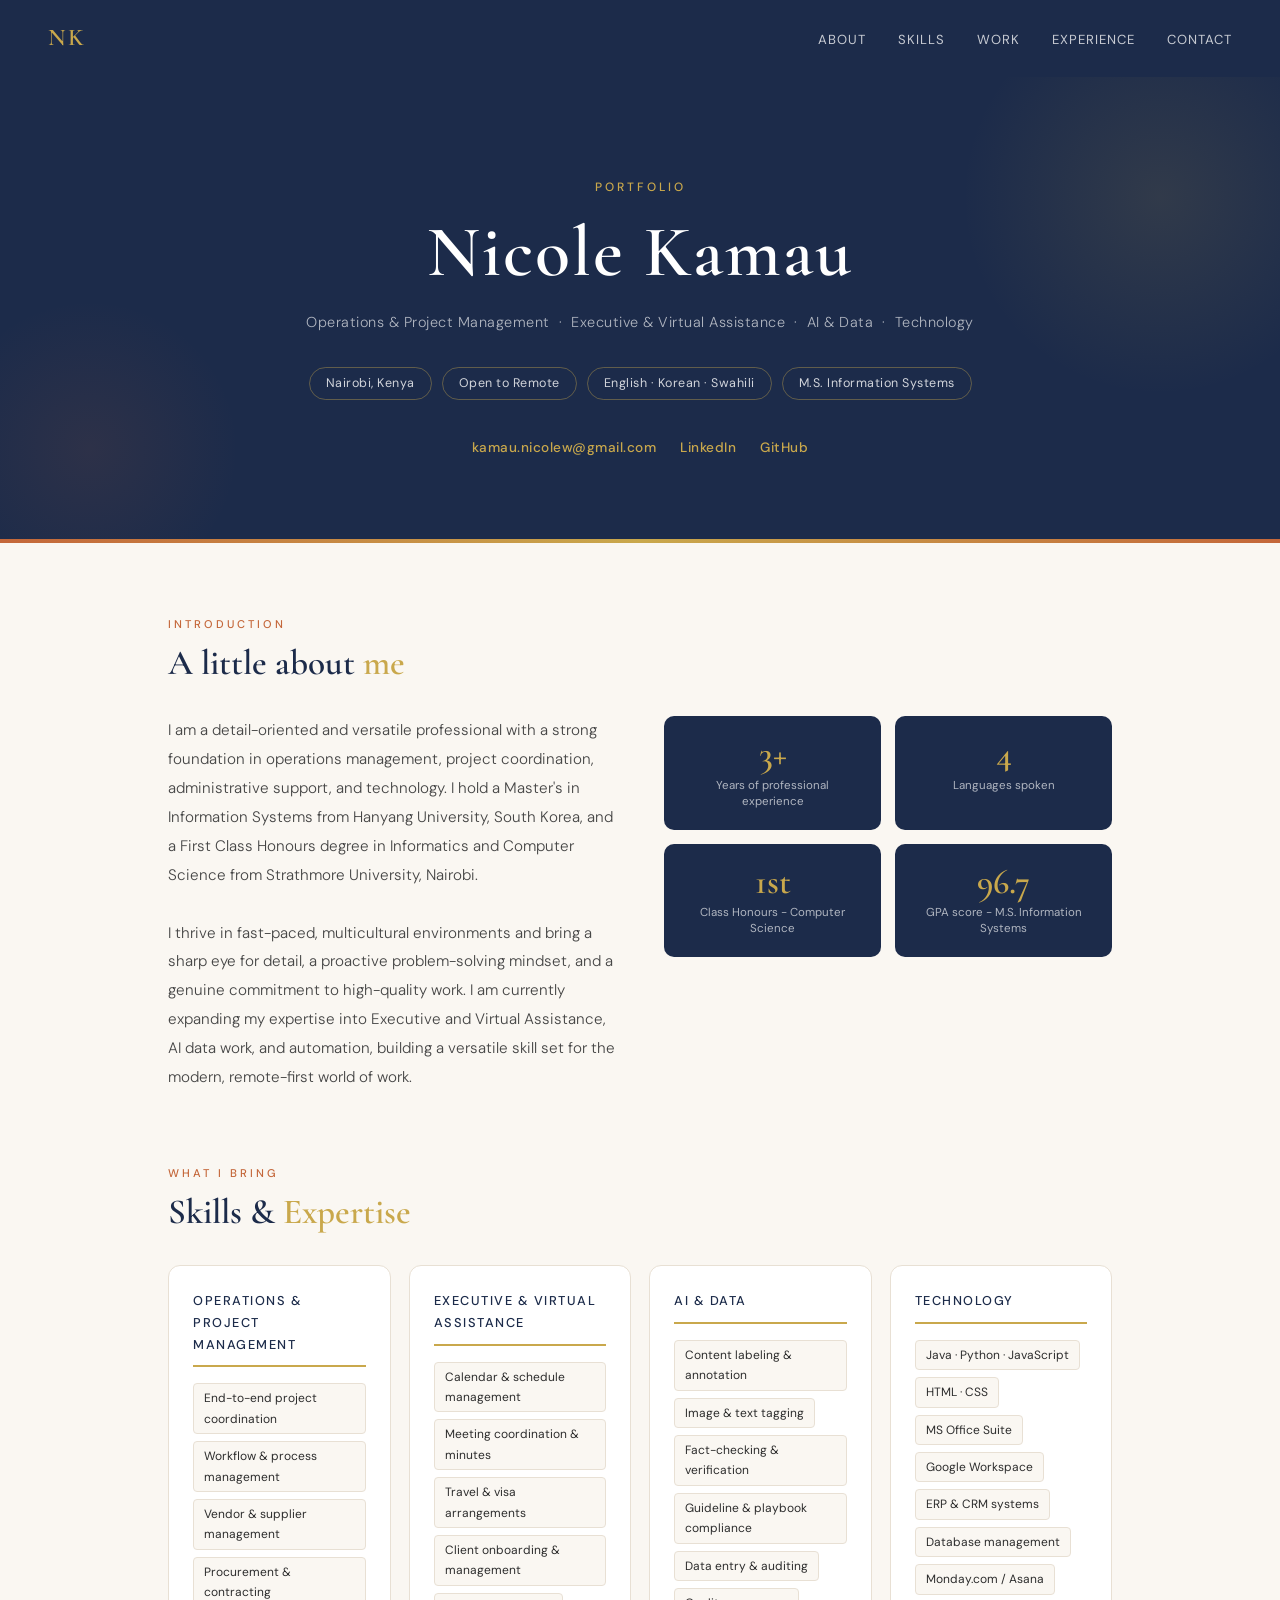
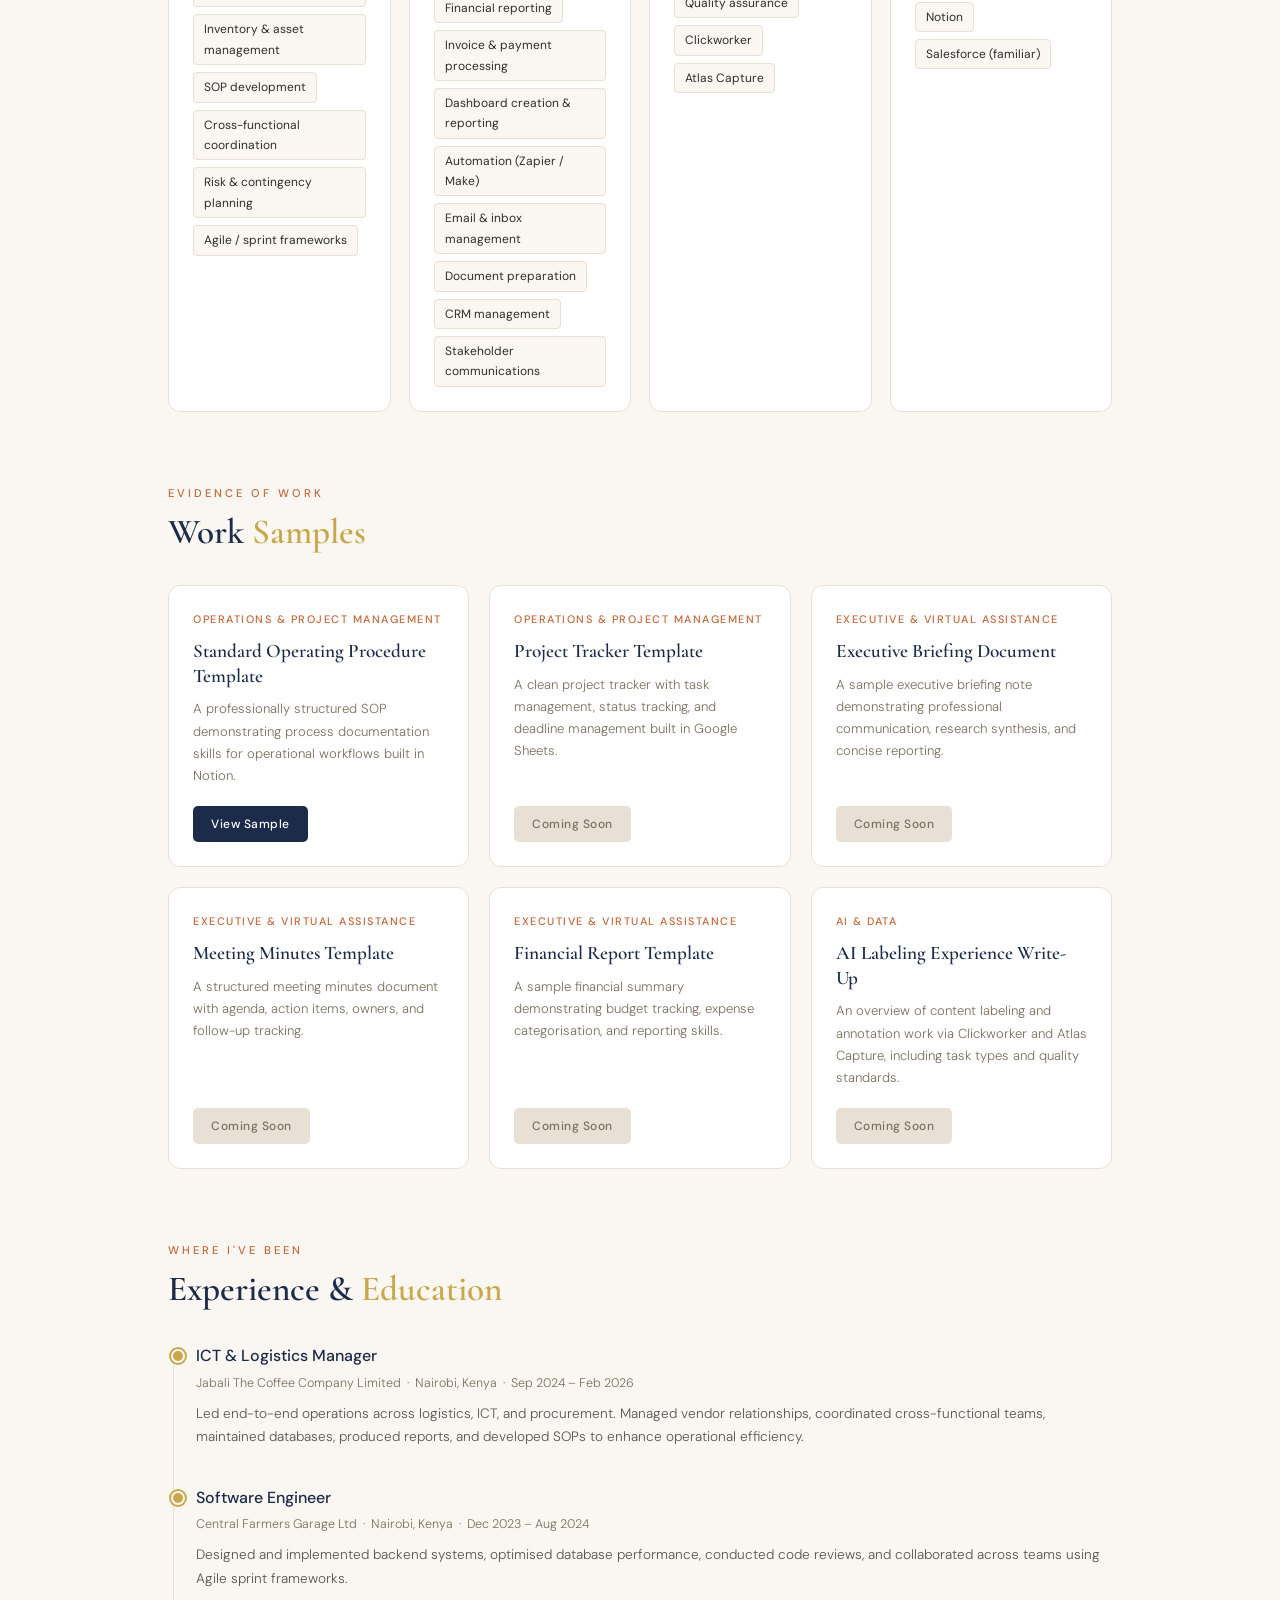
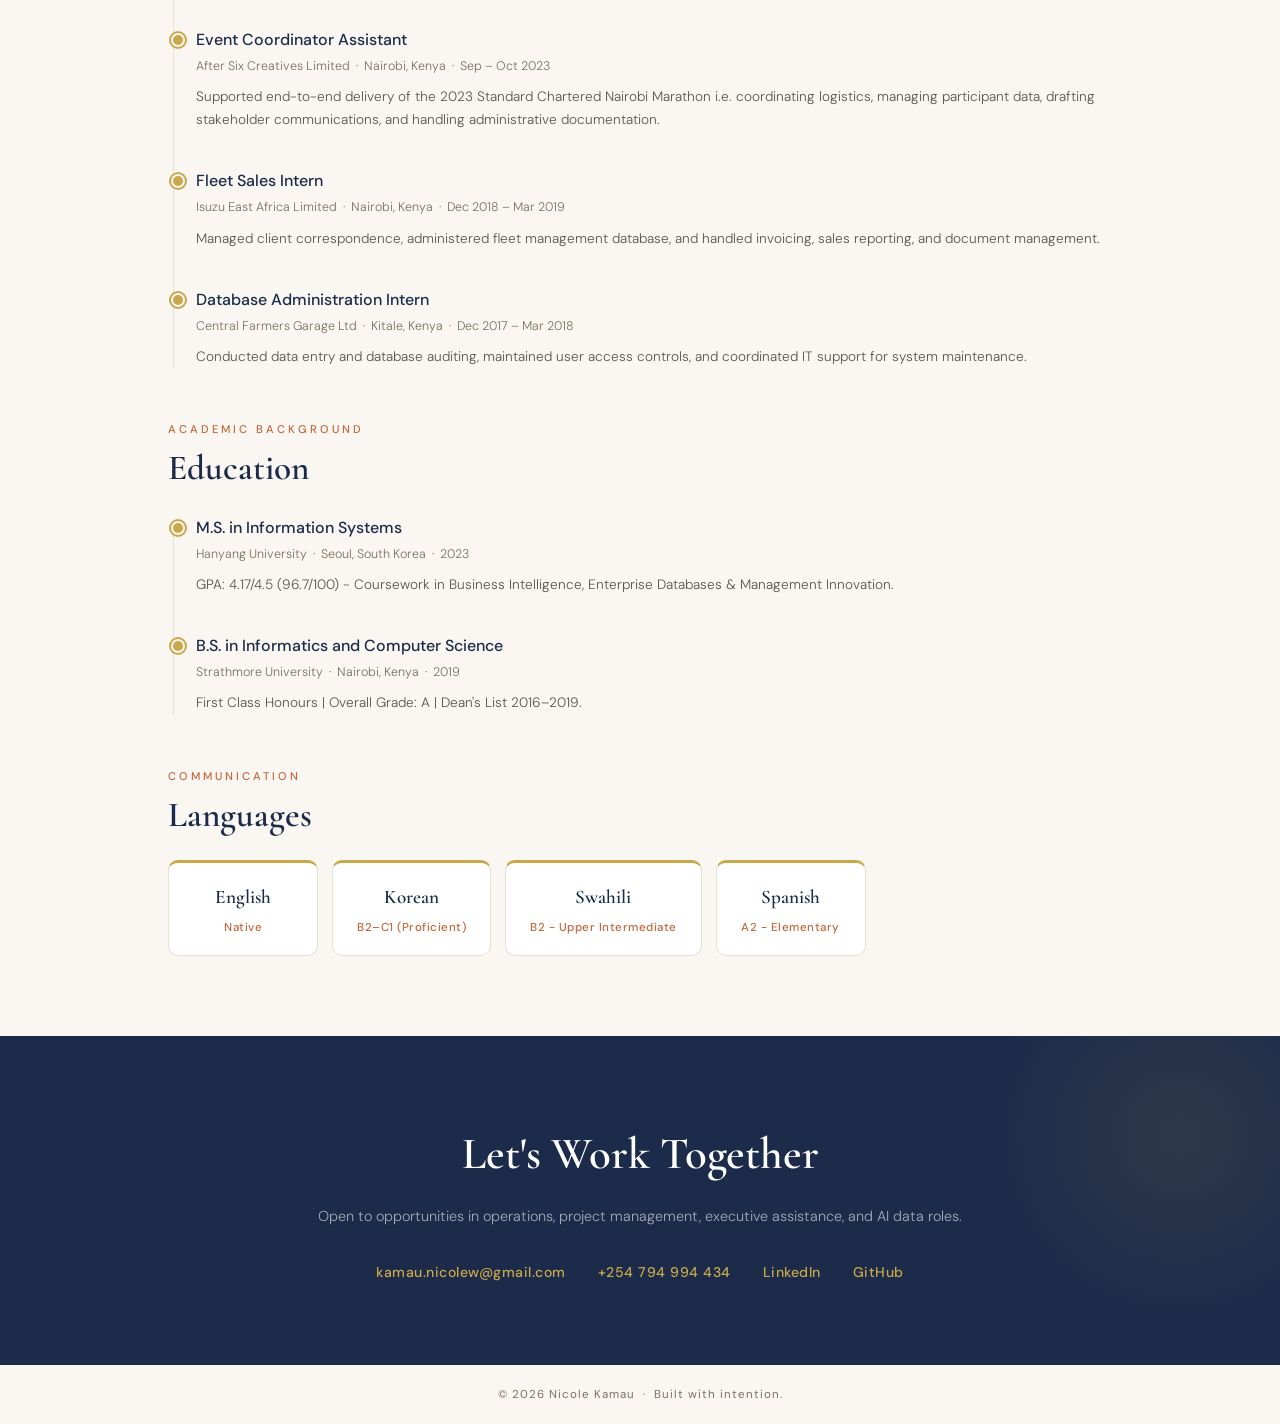
==== commit a2672553: "Update index.html Addition of SOP-Vendor Onboarding Document to Samples" ====
--- a/index.html
+++ b/index.html
@@ -597,8 +597,8 @@
     <div class="sample-card">
       <div class="category">Operations & Project Management</div>
       <h3>Standard Operating Procedure Template</h3>
-      <p>A professionally structured SOP demonstrating process documentation skills for operational workflows.</p>
-      <a href="#" class="btn soon">Coming Soon</a>
+      <p>A professionally structured SOP demonstrating process documentation skills for operational workflows built in Notion.</p>
+      <a href="SOP_Vendor_Onboarding.pdf" target="_blank" class="btn">View Sample</a>
     </div>
 
     <div class="sample-card">
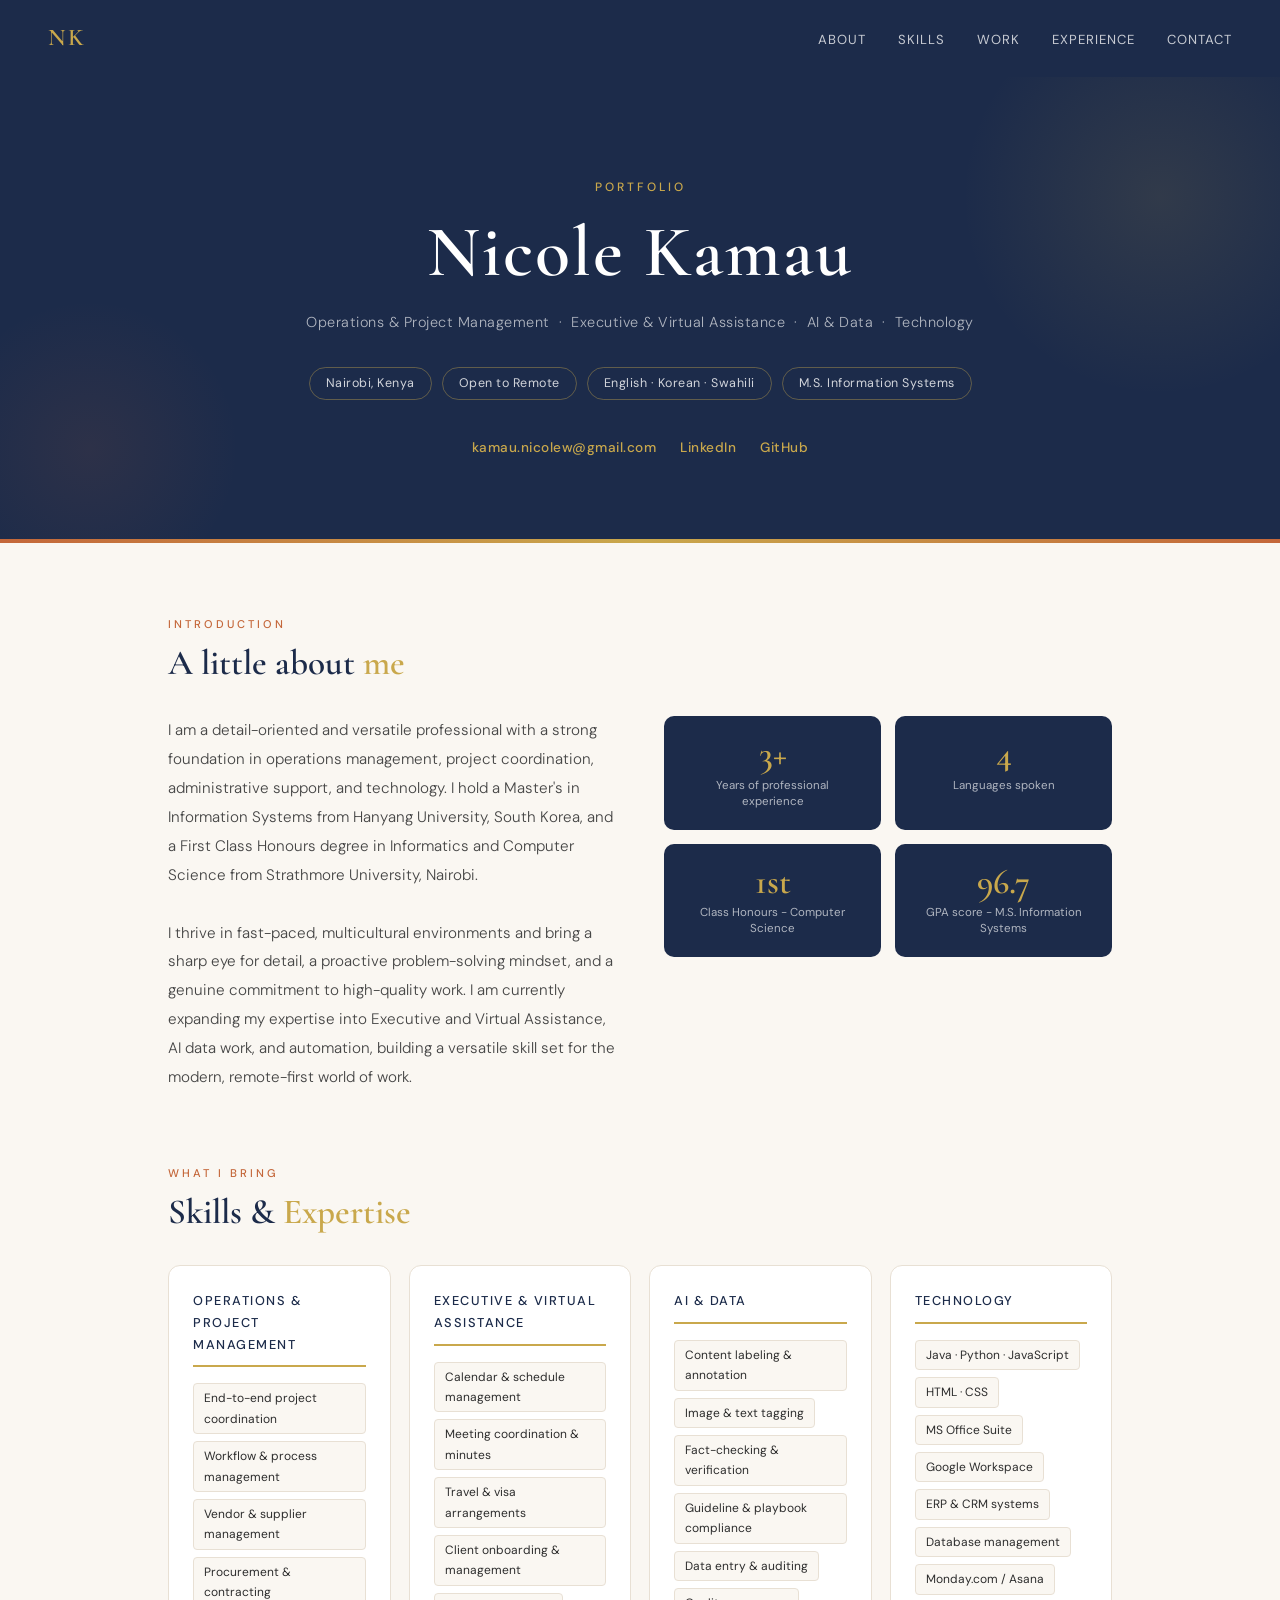
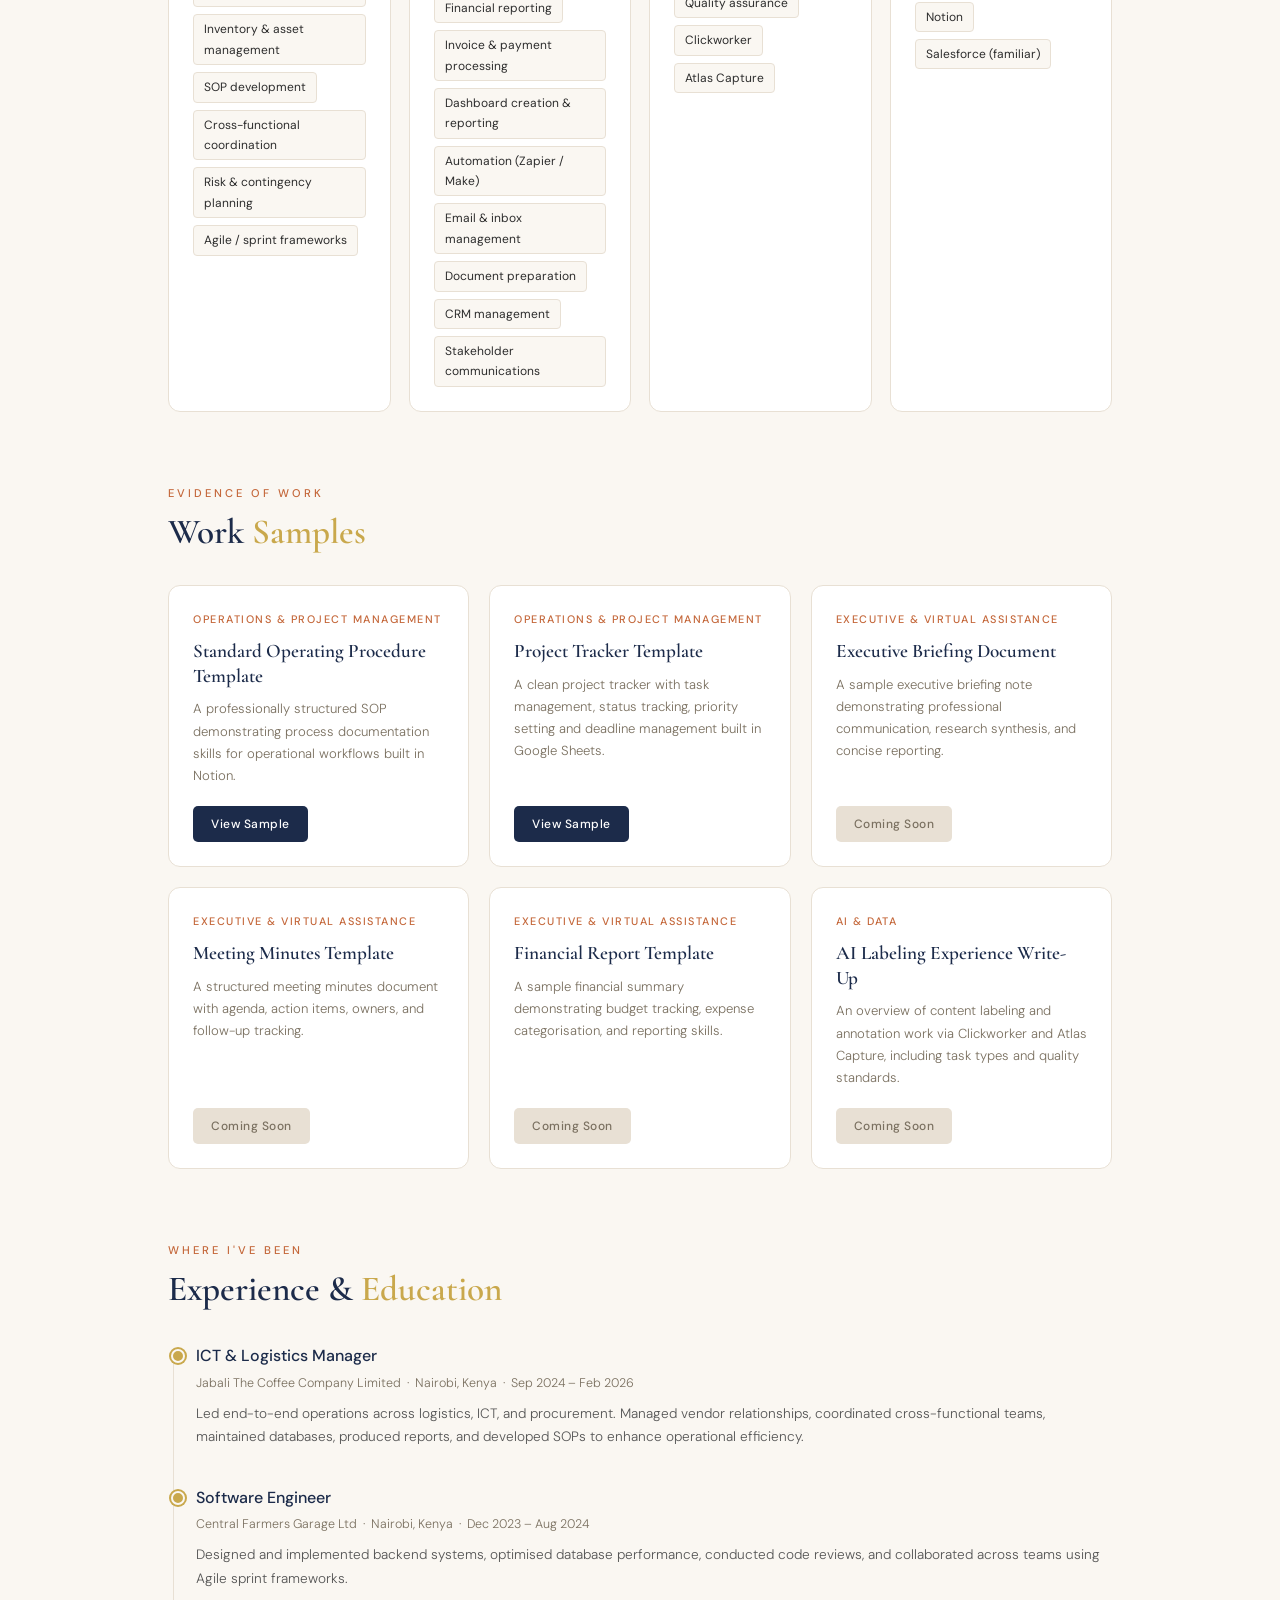
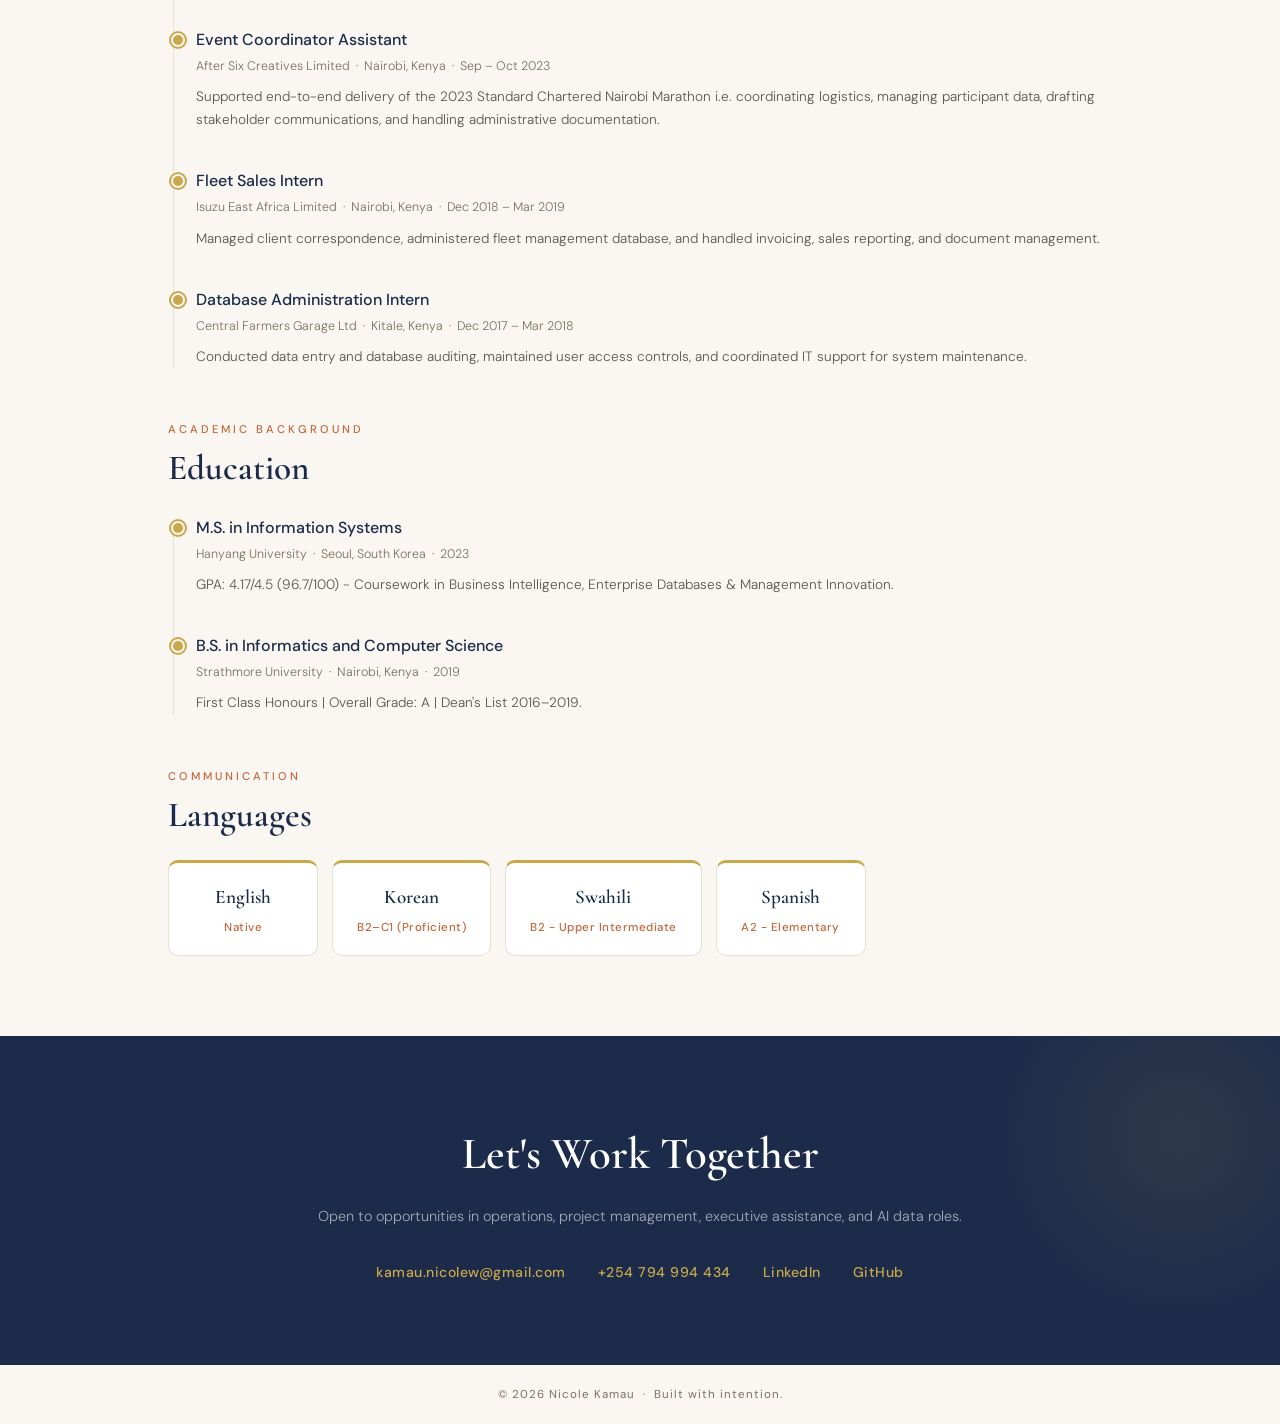
==== commit 4fdf60bb: "Update index.html Addition of Project Tracker built in Google Sheets" ====
--- a/index.html
+++ b/index.html
@@ -604,8 +604,8 @@
     <div class="sample-card">
       <div class="category">Operations & Project Management</div>
       <h3>Project Tracker Template</h3>
-      <p>A clean project tracker with task management, status tracking, and deadline management built in Google Sheets.</p>
-      <a href="#" class="btn soon">Coming Soon</a>
+      <p>A clean project tracker with task management, status tracking, priority setting and deadline management built in Google Sheets.</p>
+      <a href="https://docs.google.com/spreadsheets/d/11v55sv5tnU1B7EUGxbCgc9s_rEsSolJKEjUbxxWnrZE/edit?usp=sharing" target="_blank" class="btn">View Sample</a>
     </div>
 
     <div class="sample-card">
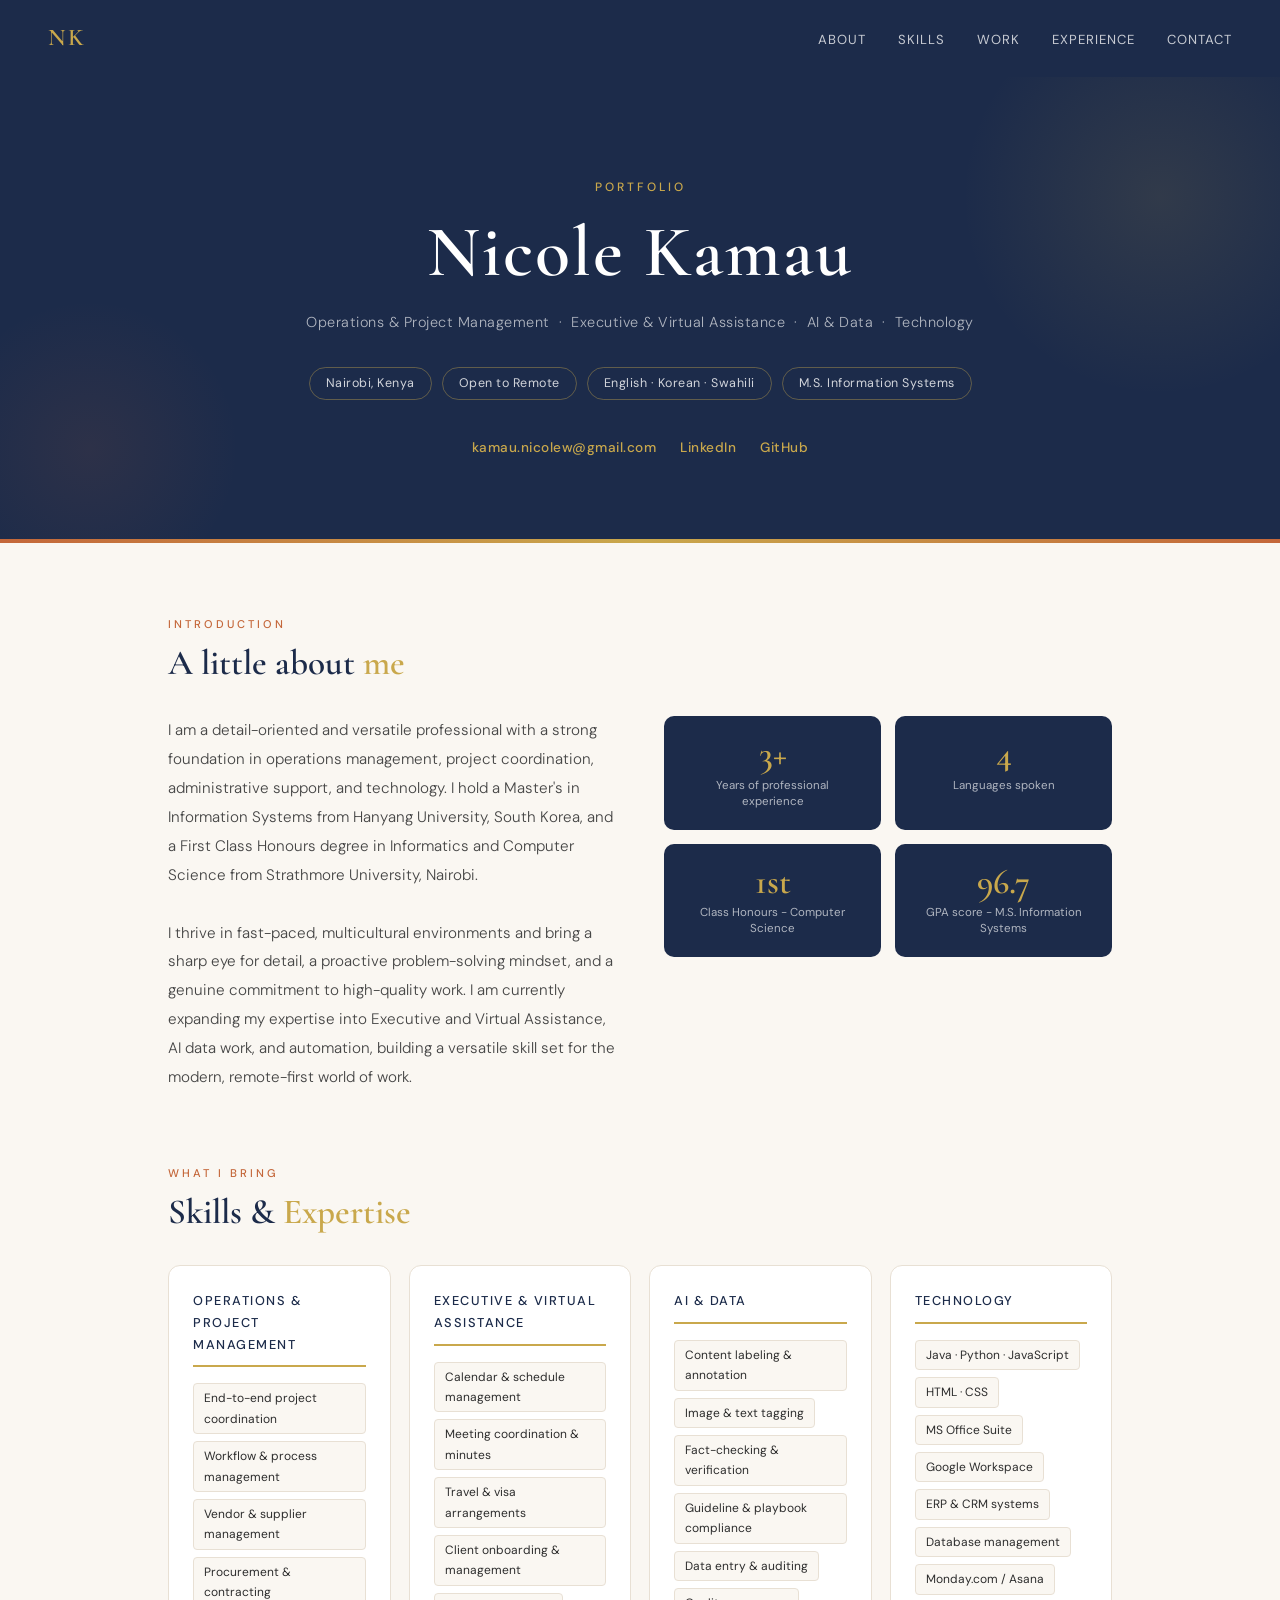
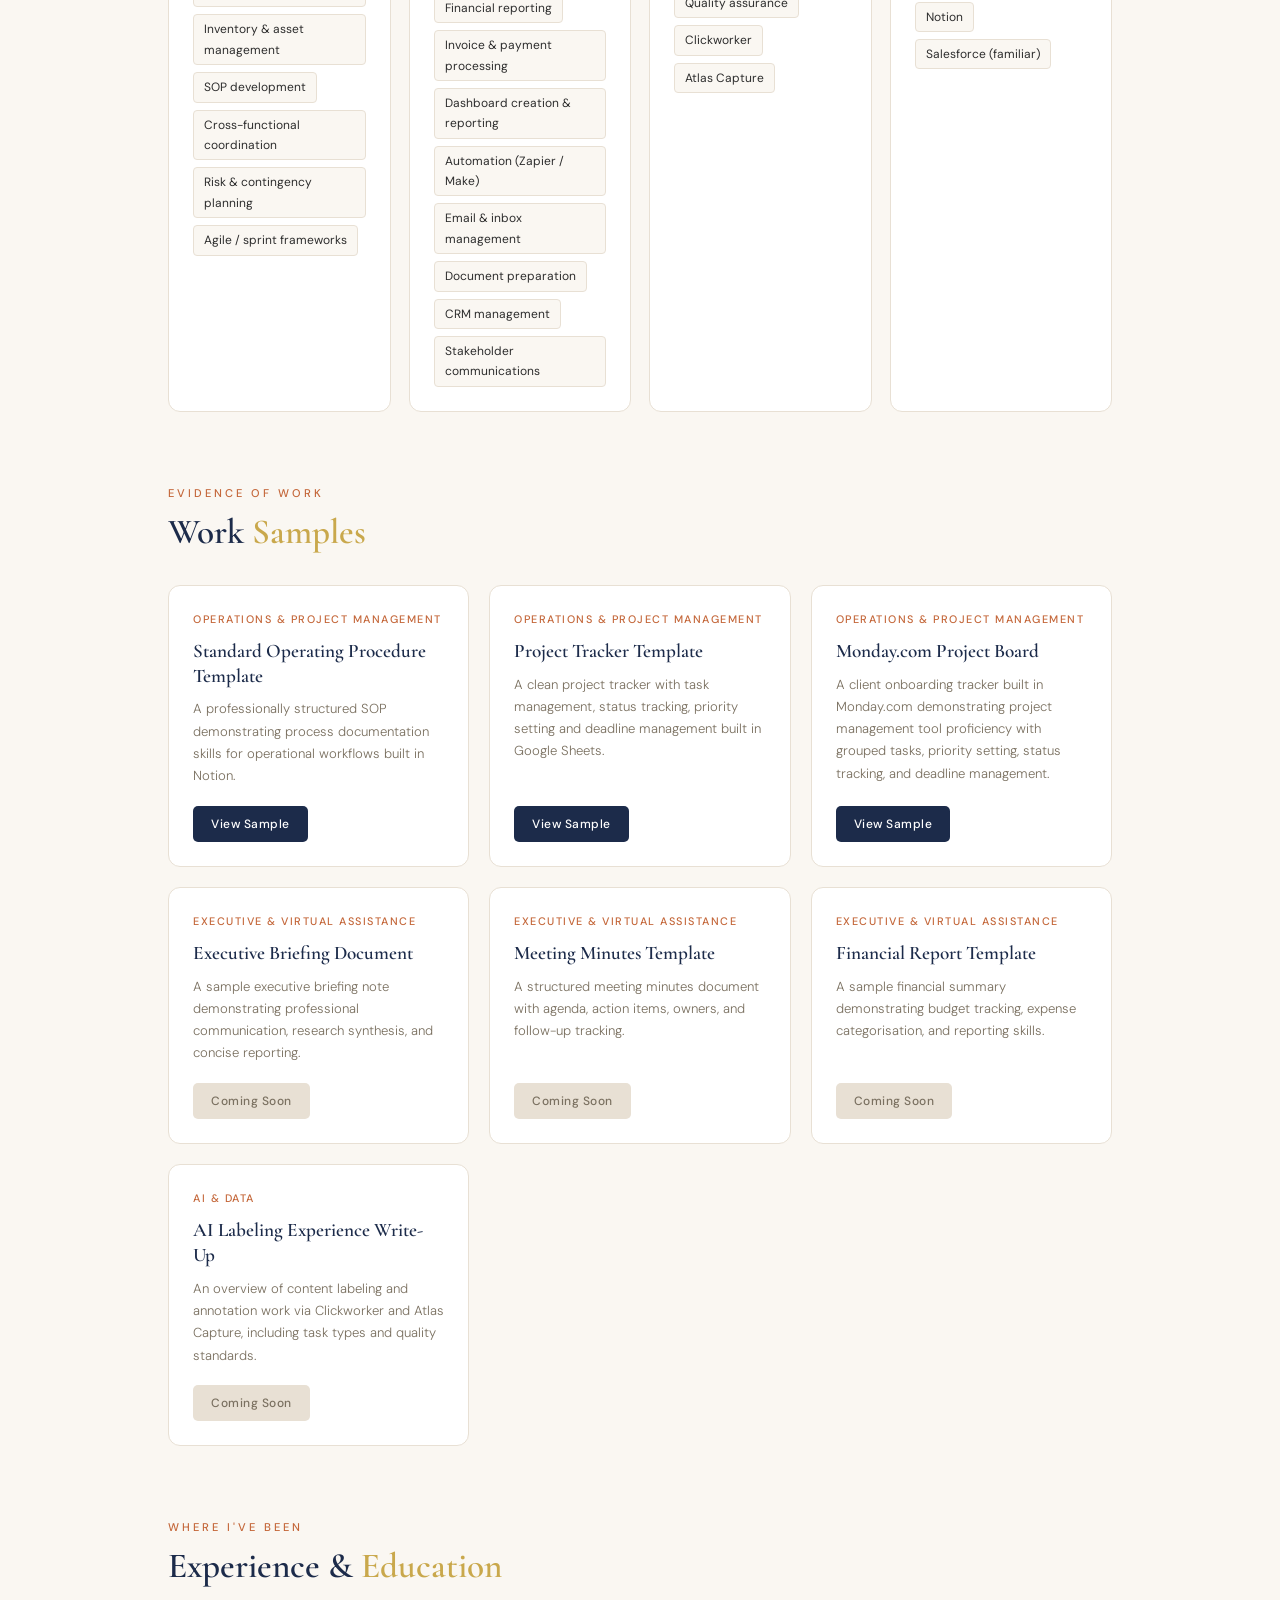
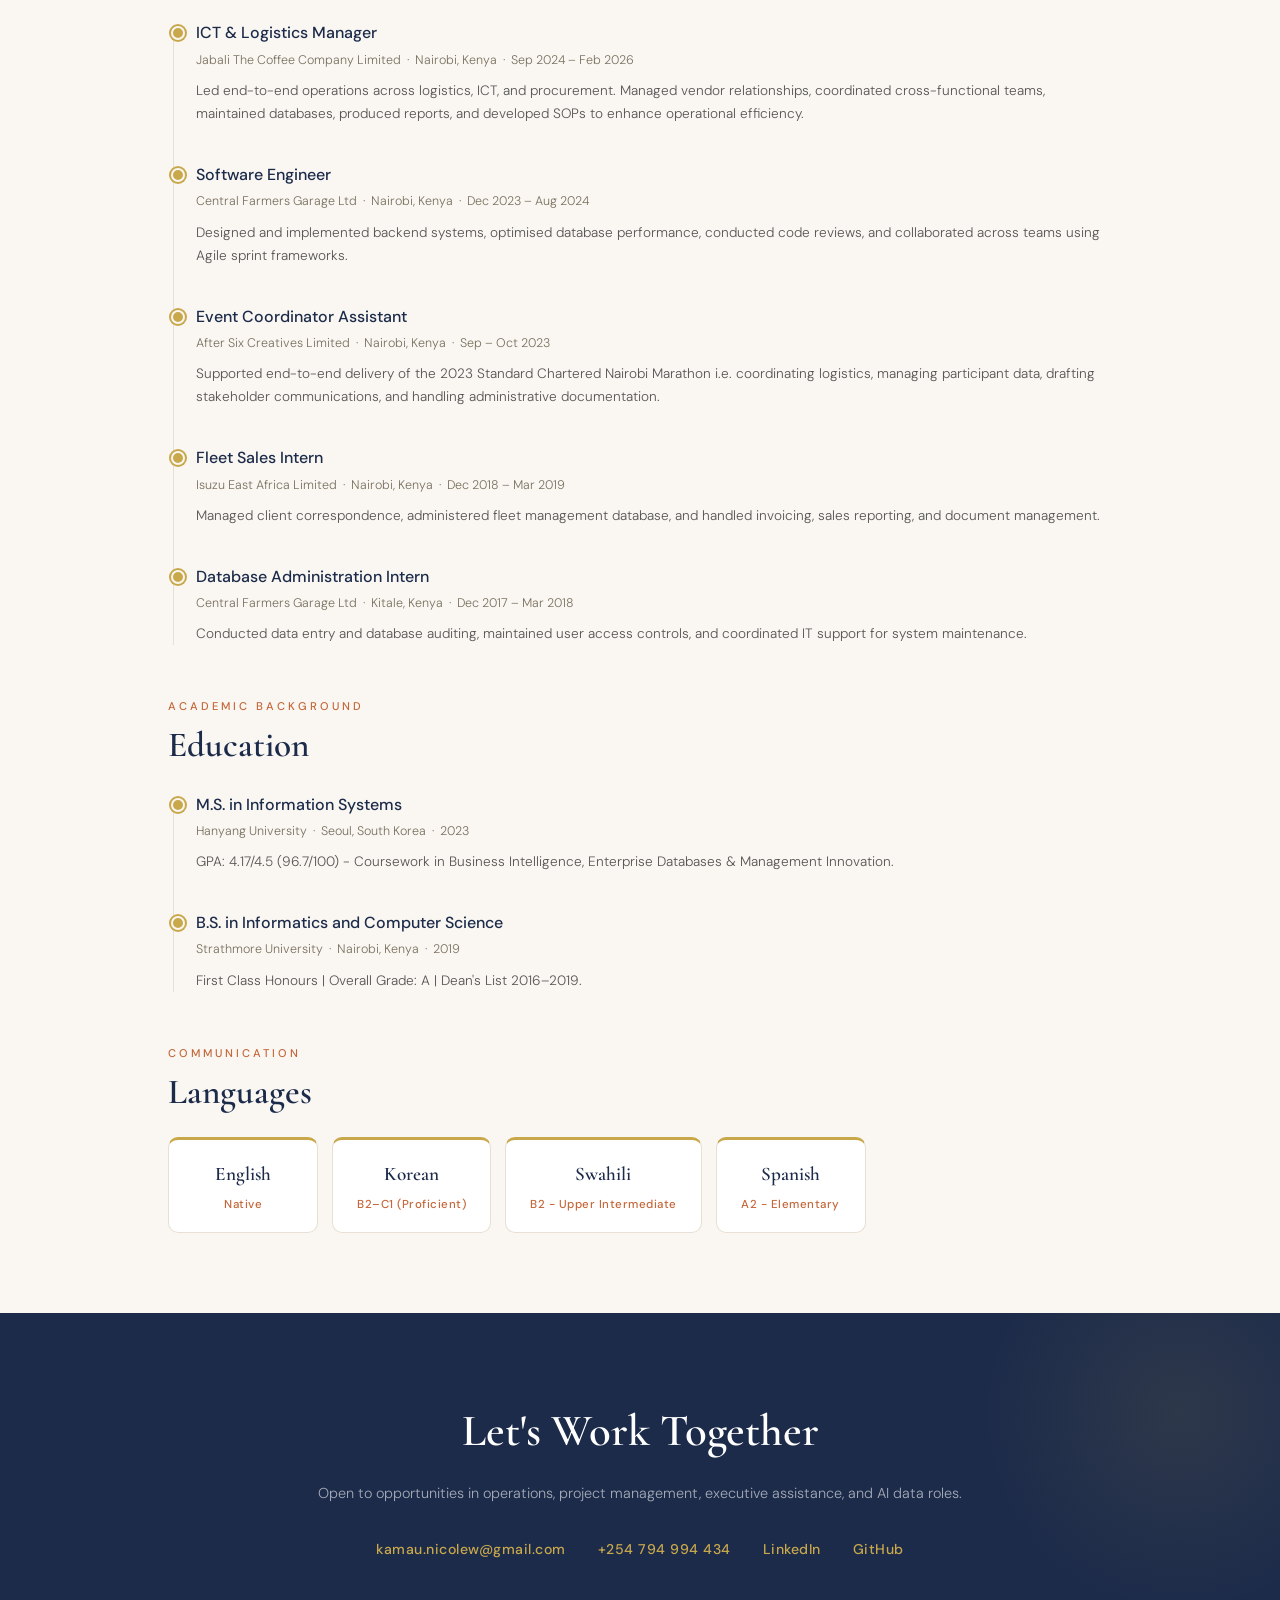
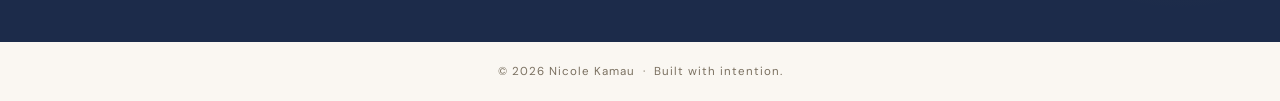
==== commit 92dd11d0: "Update index.html Addition Monday.com Client Onboarding Tracker" ====
--- a/index.html
+++ b/index.html
@@ -609,6 +609,13 @@
     </div>
 
     <div class="sample-card">
+      <div class="category">Operations & Project Management</div>
+      <h3>Monday.com Project Board</h3>
+      <p>A client onboarding tracker built in Monday.com demonstrating project management tool proficiency with grouped tasks, priority setting, status tracking, and deadline management.</p>
+      <a href="Client_Onboarding_Tracker.png" target="_blank" class="btn">View Sample</a>
+    </div>
+    
+    <div class="sample-card">
       <div class="category">Executive & Virtual Assistance</div>
       <h3>Executive Briefing Document</h3>
       <p>A sample executive briefing note demonstrating professional communication, research synthesis, and concise reporting.</p>
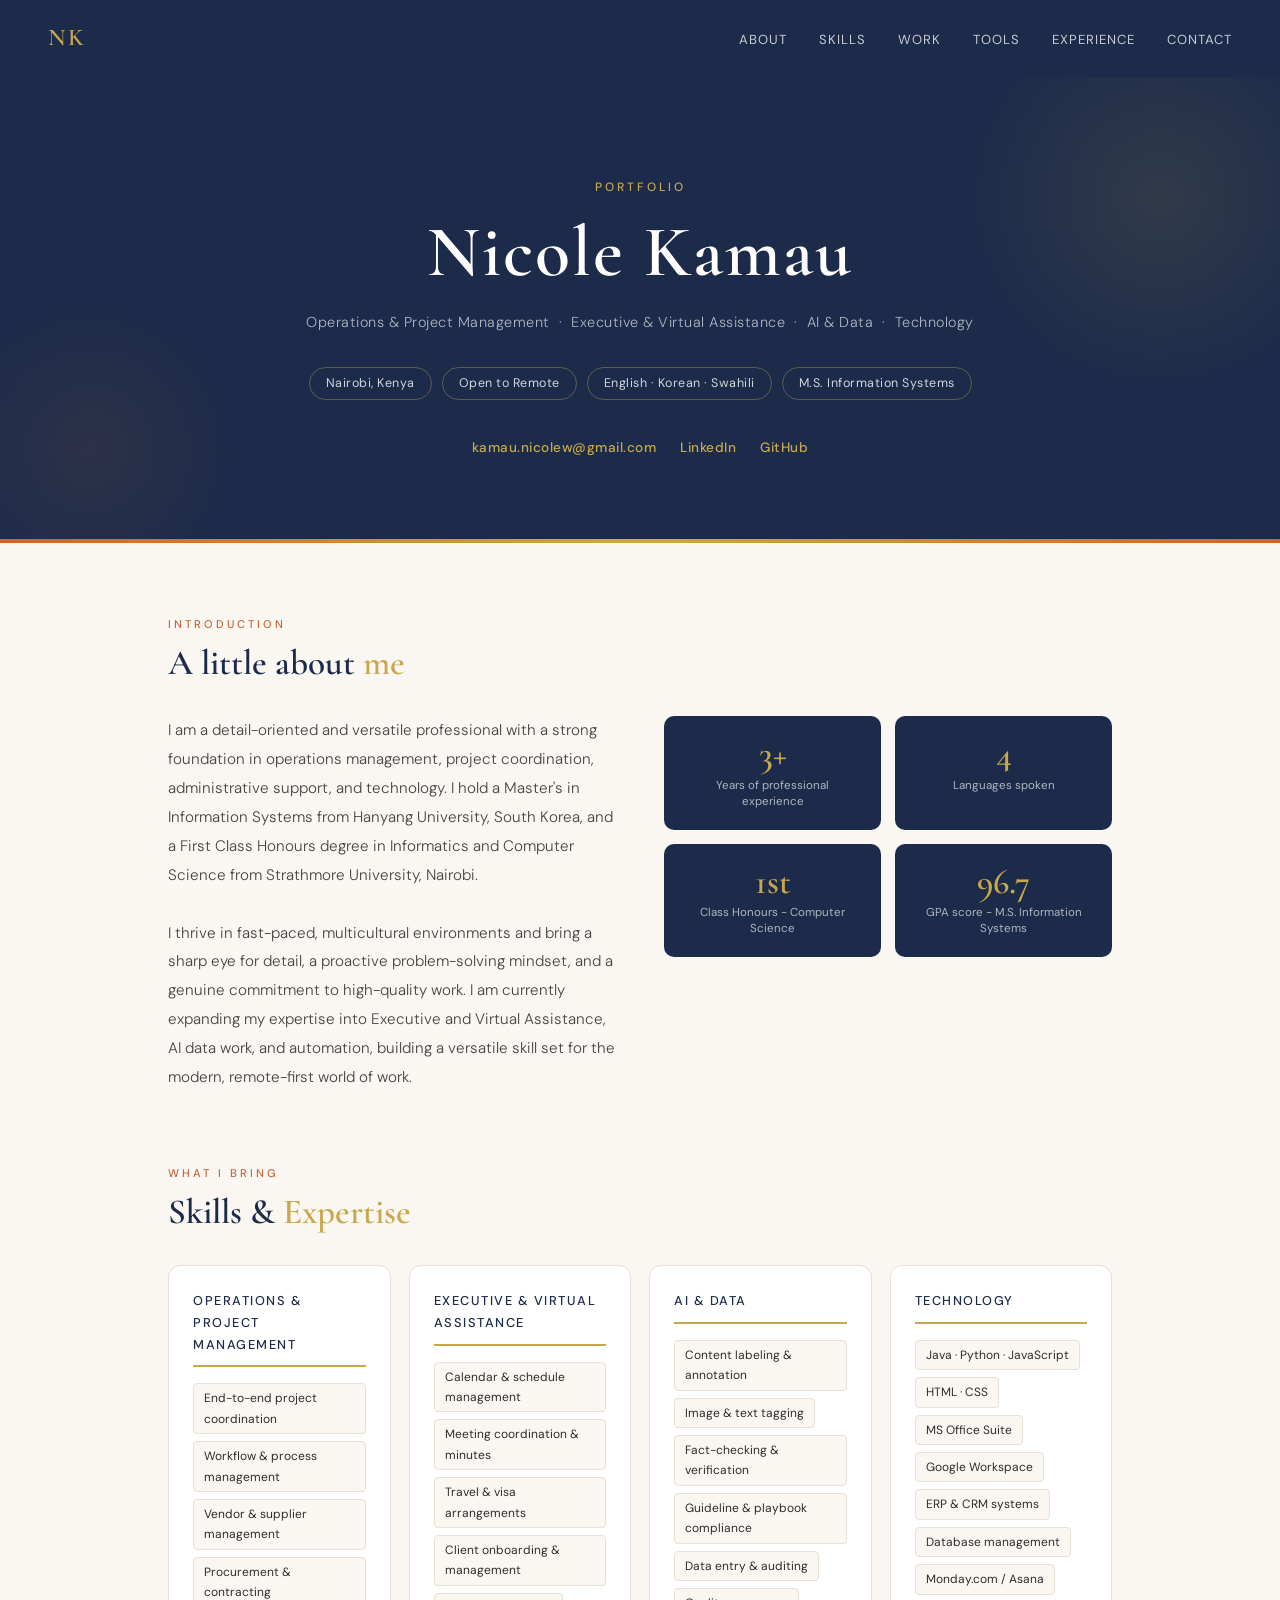
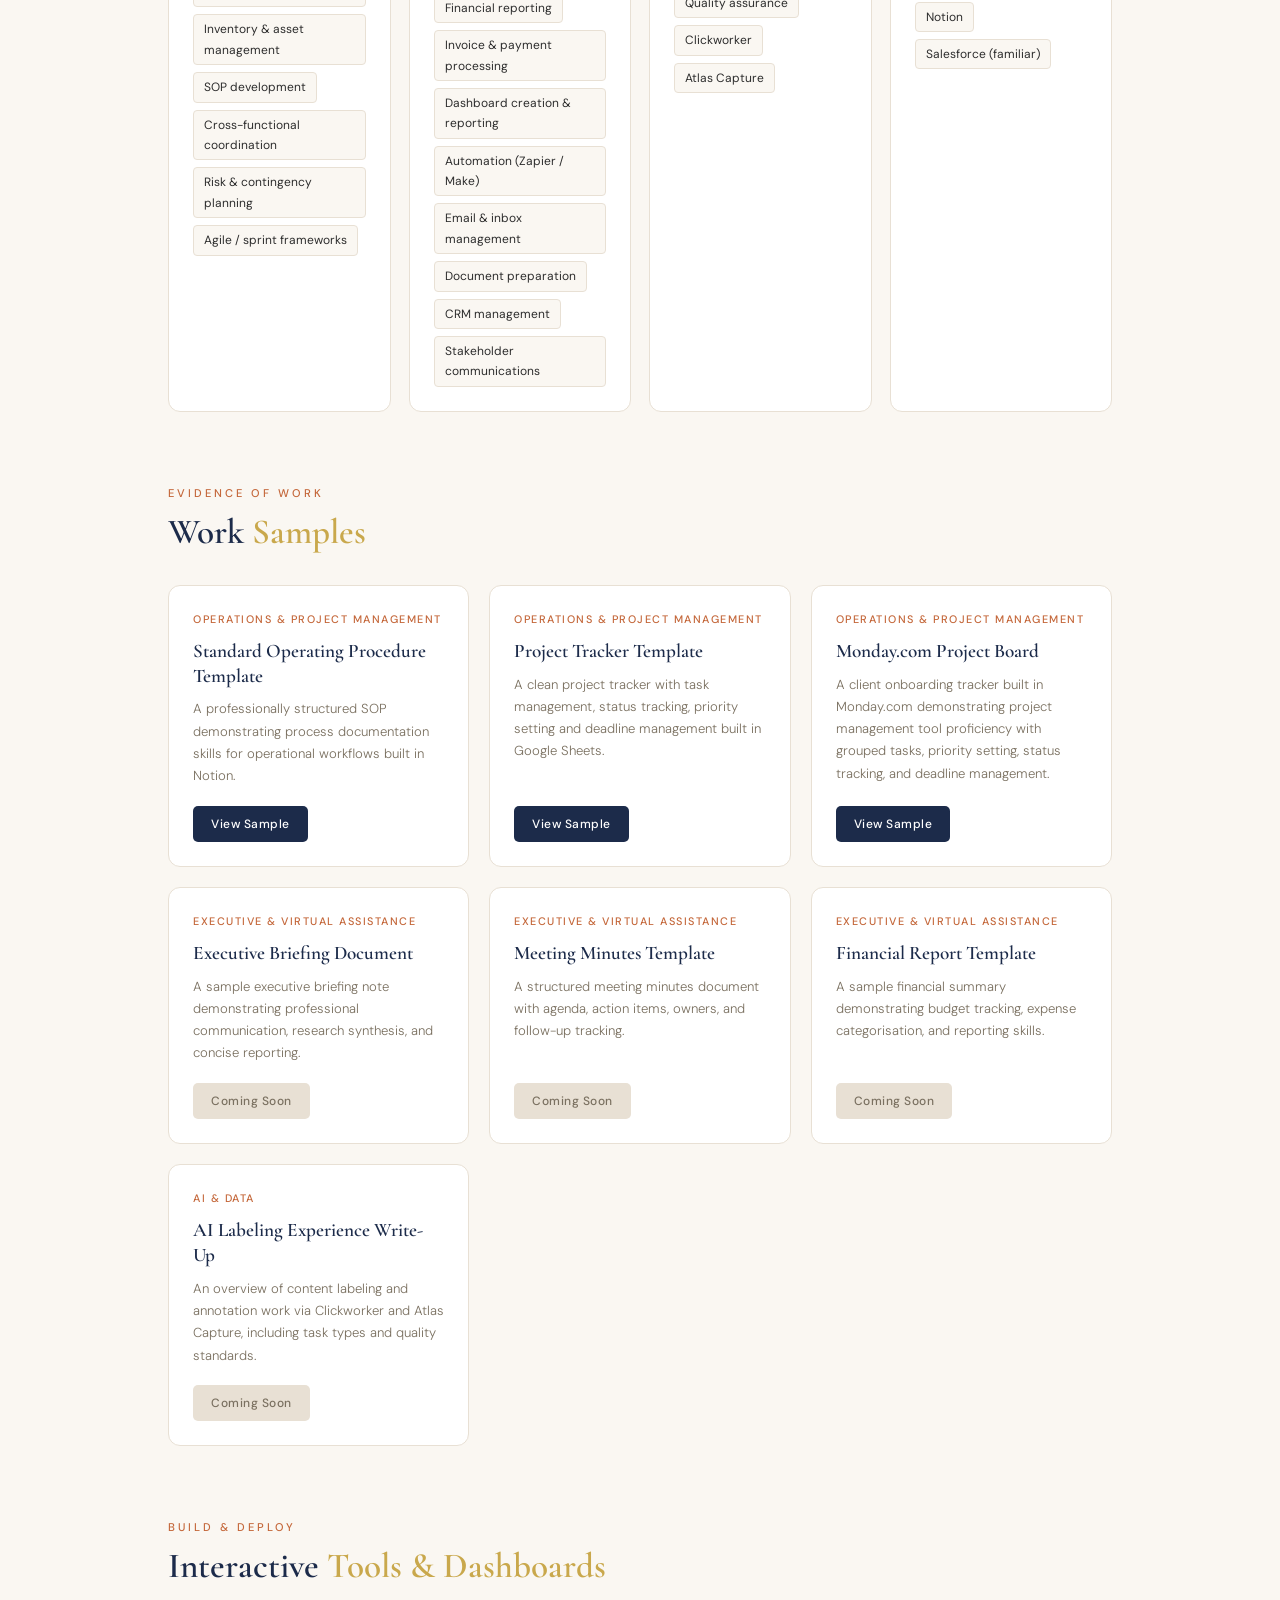
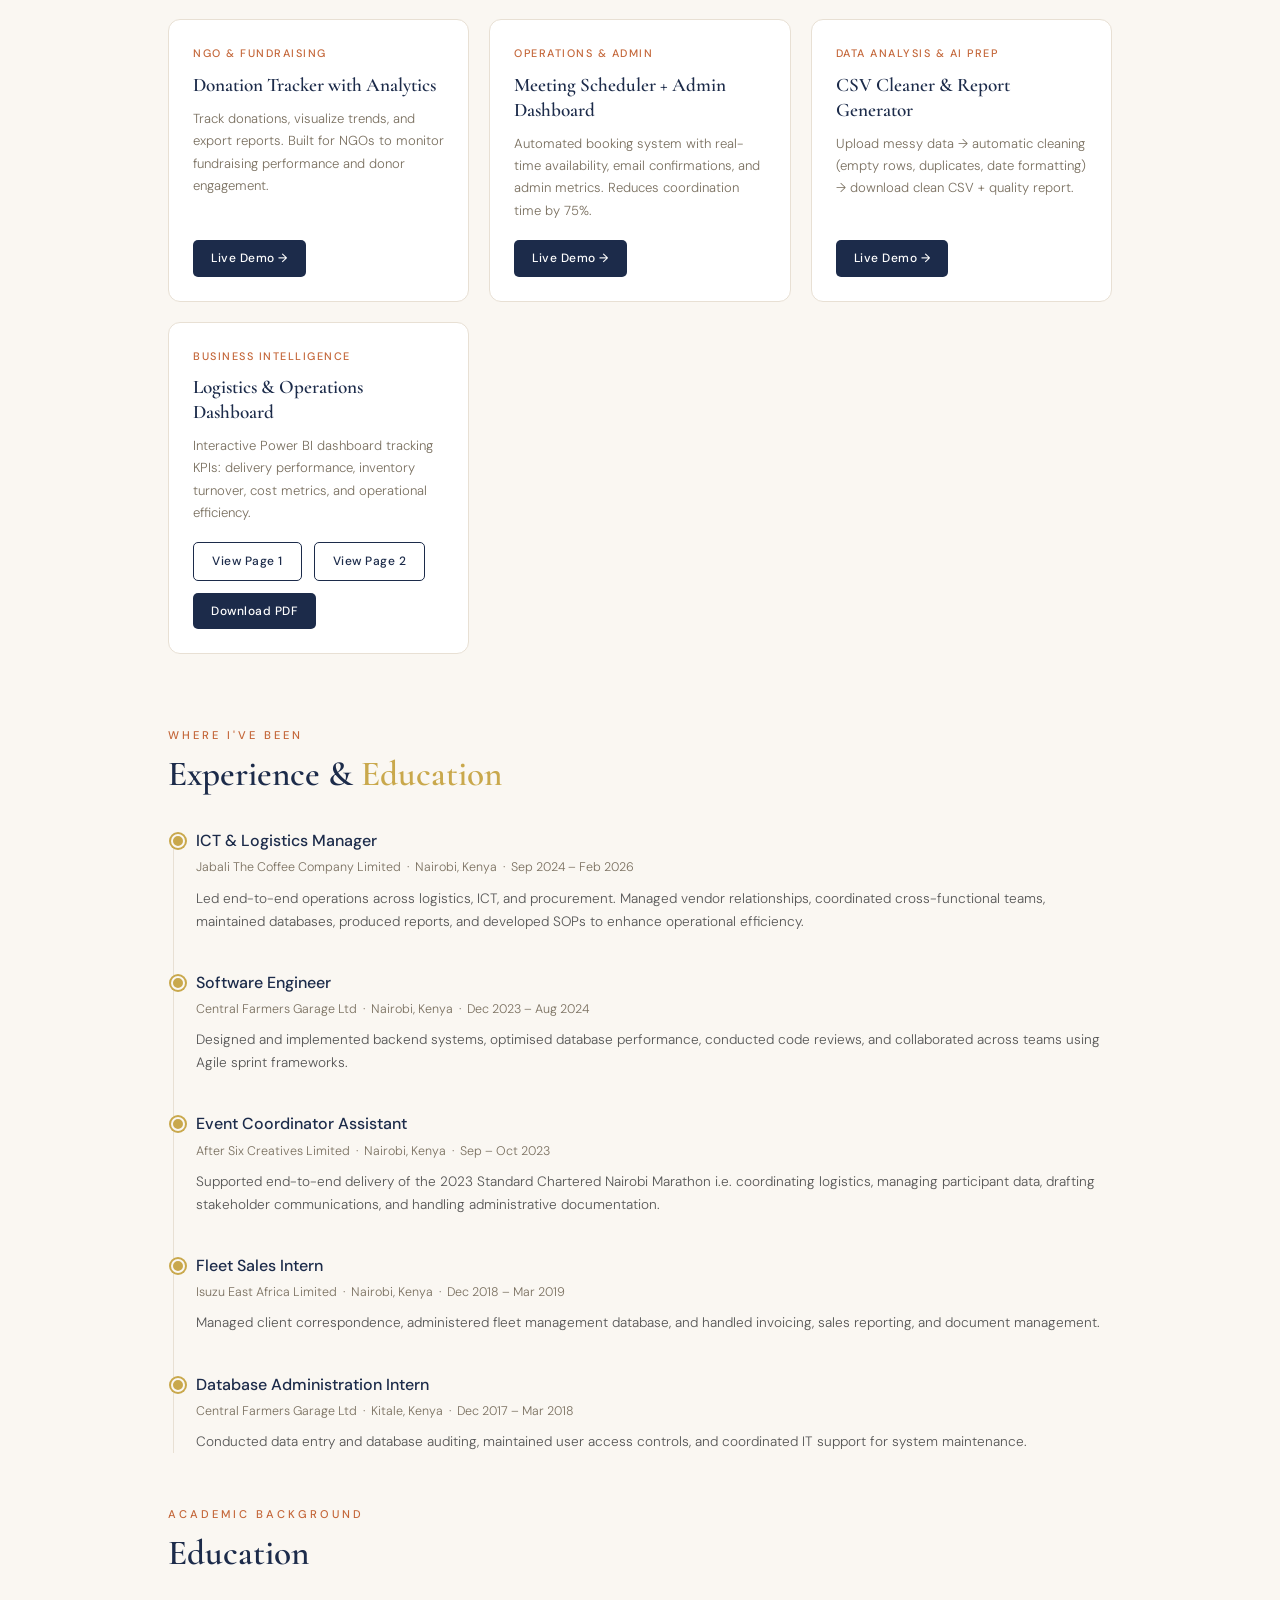
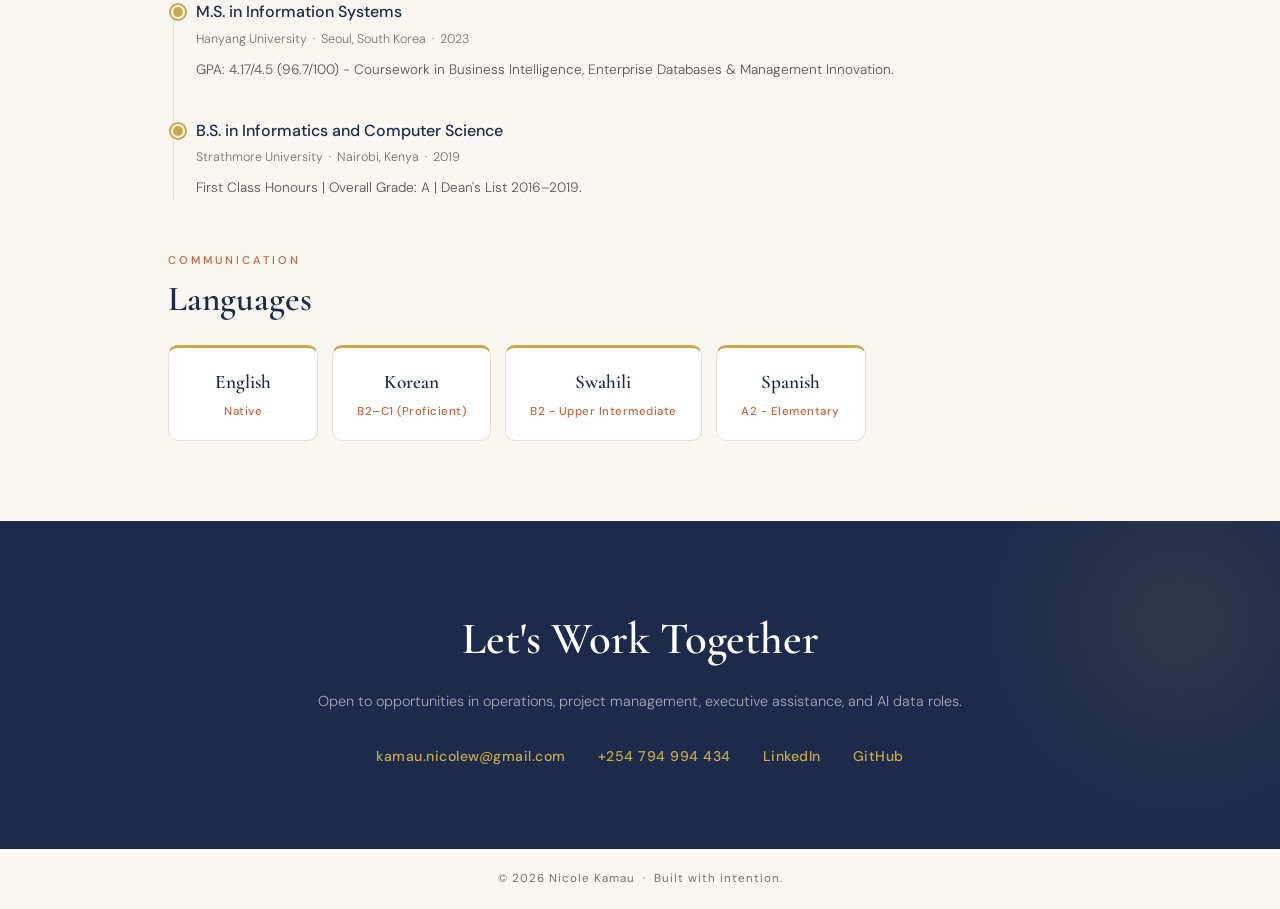
==== commit ee9c3ba7: "Update index.html Addition of Power BI dashboard Sample Addition of Donation Tracker Demo project " ====
--- a/index.html
+++ b/index.html
@@ -296,6 +296,11 @@
       font-weight: 300;
       line-height: 1.7;
     }
+    .sample-card .btn-group {
+      display: flex;
+      gap: 12px;
+      flex-wrap: wrap;
+    }
     .sample-card .btn {
       display: inline-block;
       background: var(--navy);
@@ -310,11 +315,49 @@
       align-self: flex-start;
     }
     .sample-card .btn:hover { background: var(--terracotta); }
+    .sample-card .btn-outline {
+      background: transparent;
+      border: 1px solid var(--navy);
+      color: var(--navy);
+    }
+    .sample-card .btn-outline:hover {
+      background: var(--navy);
+      color: #fff;
+    }
     .sample-card .btn.soon {
       background: var(--soft-border);
       color: var(--muted);
       cursor: default;
       pointer-events: none;
+    }
+    
+    /* Image preview modal */
+    .image-modal {
+      display: none;
+      position: fixed;
+      z-index: 1000;
+      left: 0;
+      top: 0;
+      width: 100%;
+      height: 100%;
+      background-color: rgba(0,0,0,0.9);
+      cursor: pointer;
+    }
+    .image-modal img {
+      margin: auto;
+      display: block;
+      max-width: 90%;
+      max-height: 90%;
+      margin-top: 5%;
+    }
+    .image-modal .close-modal {
+      position: absolute;
+      top: 20px;
+      right: 35px;
+      color: #fff;
+      font-size: 40px;
+      font-weight: bold;
+      cursor: pointer;
     }
 
     /* TIMELINE */
@@ -462,6 +505,7 @@
     <li><a href="#about">About</a></li>
     <li><a href="#skills">Skills</a></li>
     <li><a href="#samples">Work</a></li>
+    <li><a href="#interactive">Tools</a></li>
     <li><a href="#experience">Experience</a></li>
     <li><a href="#contact">Contact</a></li>
   </ul>
@@ -588,7 +632,7 @@
   </div>
 </section>
 
-<!-- WORK SAMPLES -->
+<!-- WORK SAMPLES (Original) -->
 <section id="samples">
   <div class="section-label">Evidence of work</div>
   <div class="section-title">Work <span>Samples</span></div>
@@ -645,6 +689,63 @@
 
   </div>
 </section>
+
+<!-- INTERACTIVE TOOLS SECTION (NEW) -->
+<section id="interactive">
+  <div class="section-label">Build & Deploy</div>
+  <div class="section-title">Interactive <span>Tools & Dashboards</span></div>
+  <div class="samples-grid">
+    
+    <!-- Donation Tracker -->
+    <div class="sample-card">
+      <div class="category">NGO & Fundraising</div>
+      <h3>Donation Tracker with Analytics</h3>
+      <p>Track donations, visualize trends, and export reports. Built for NGOs to monitor fundraising performance and donor engagement.</p>
+      <div class="btn-group">
+        <a href="https://nicole-wk.github.io/donation-tracker" target="_blank" class="btn">Live Demo →</a>
+      </div>
+    </div>
+
+    <!-- Meeting Scheduler -->
+    <div class="sample-card">
+      <div class="category">Operations & Admin</div>
+      <h3>Meeting Scheduler + Admin Dashboard</h3>
+      <p>Automated booking system with real-time availability, email confirmations, and admin metrics. Reduces coordination time by 75%.</p>
+      <div class="btn-group">
+        <a href="https://nicole-wk.github.io/meeting-scheduler" target="_blank" class="btn">Live Demo →</a>
+      </div>
+    </div>
+
+    <!-- CSV Cleaner -->
+    <div class="sample-card">
+      <div class="category">Data Analysis & AI Prep</div>
+      <h3>CSV Cleaner & Report Generator</h3>
+      <p>Upload messy data → automatic cleaning (empty rows, duplicates, date formatting) → download clean CSV + quality report.</p>
+      <div class="btn-group">
+        <a href="https://nicole-wk.github.io/csv-cleaner" target="_blank" class="btn">Live Demo →</a>
+      </div>
+    </div>
+
+    <!-- Power BI Dashboard - 2 pages -->
+    <div class="sample-card">
+      <div class="category">Business Intelligence</div>
+      <h3>Logistics & Operations Dashboard</h3>
+      <p>Interactive Power BI dashboard tracking KPIs: delivery performance, inventory turnover, cost metrics, and operational efficiency.</p>
+      <div class="btn-group">
+        <a href="#" onclick="openModal('Logistics and Operations Performance_page-0001.jpg'); return false;" class="btn btn-outline">View Page 1</a>
+        <a href="#" onclick="openModal('Logistics and Operations Performance_page-0002.jpg'); return false;" class="btn btn-outline">View Page 2</a>
+        <a href="Logistics and Operations Performance.pdf" target="_blank" class="btn">Download PDF</a>
+      </div>
+    </div>
+
+  </div>
+</section>
+
+<!-- Image Modal for Power BI -->
+<div id="imageModal" class="image-modal" onclick="closeModal()">
+  <span class="close-modal">&times;</span>
+  <img id="modalImage" src="">
+</div>
 
 <!-- EXPERIENCE -->
 <section id="experience">
@@ -749,5 +850,26 @@
 
 <footer>© 2026 Nicole Kamau &nbsp;·&nbsp; Built with intention.</footer>
 
+<script>
+  // Image modal for Power BI dashboard
+  function openModal(imageSrc) {
+    const modal = document.getElementById('imageModal');
+    const modalImg = document.getElementById('modalImage');
+    modal.style.display = "block";
+    modalImg.src = imageSrc;
+  }
+  
+  function closeModal() {
+    document.getElementById('imageModal').style.display = "none";
+  }
+  
+  // Close modal with Escape key
+  document.addEventListener('keydown', function(event) {
+    if (event.key === "Escape") {
+      closeModal();
+    }
+  });
+</script>
+
 </body>
 </html>
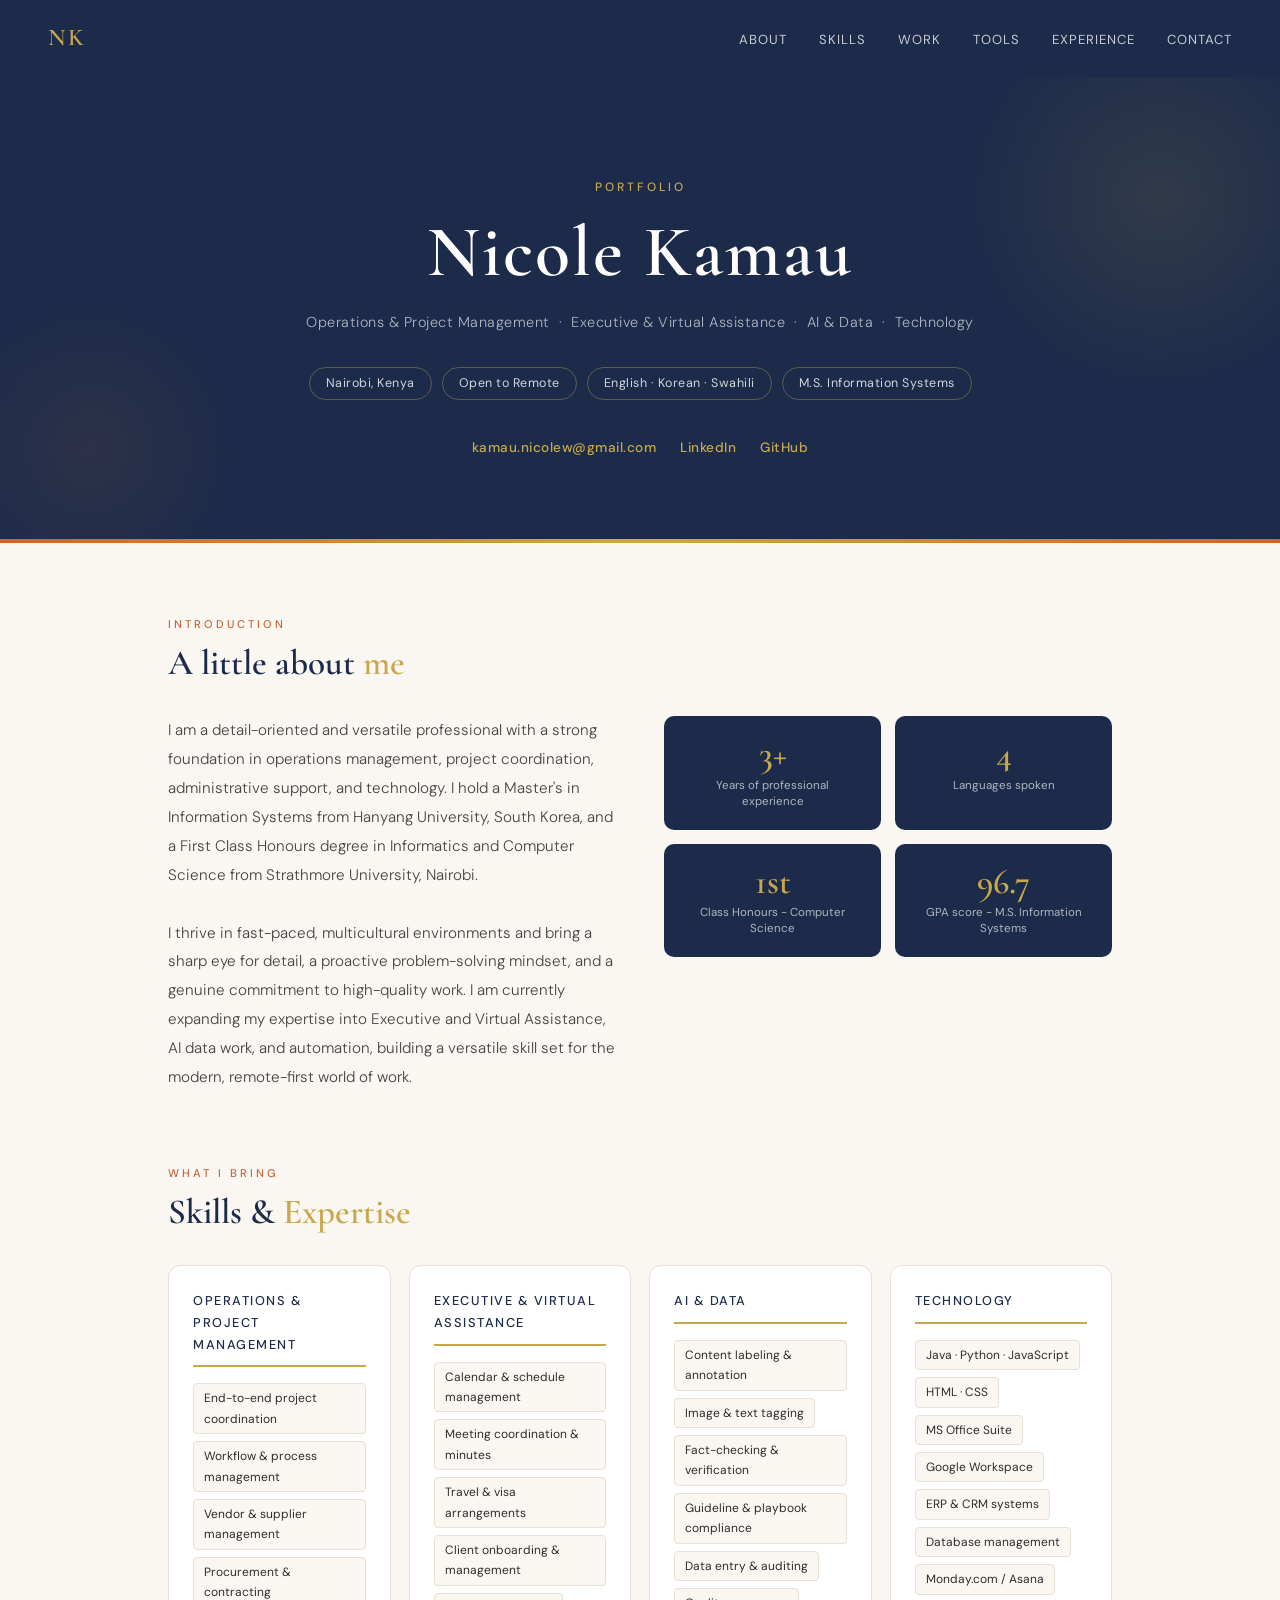
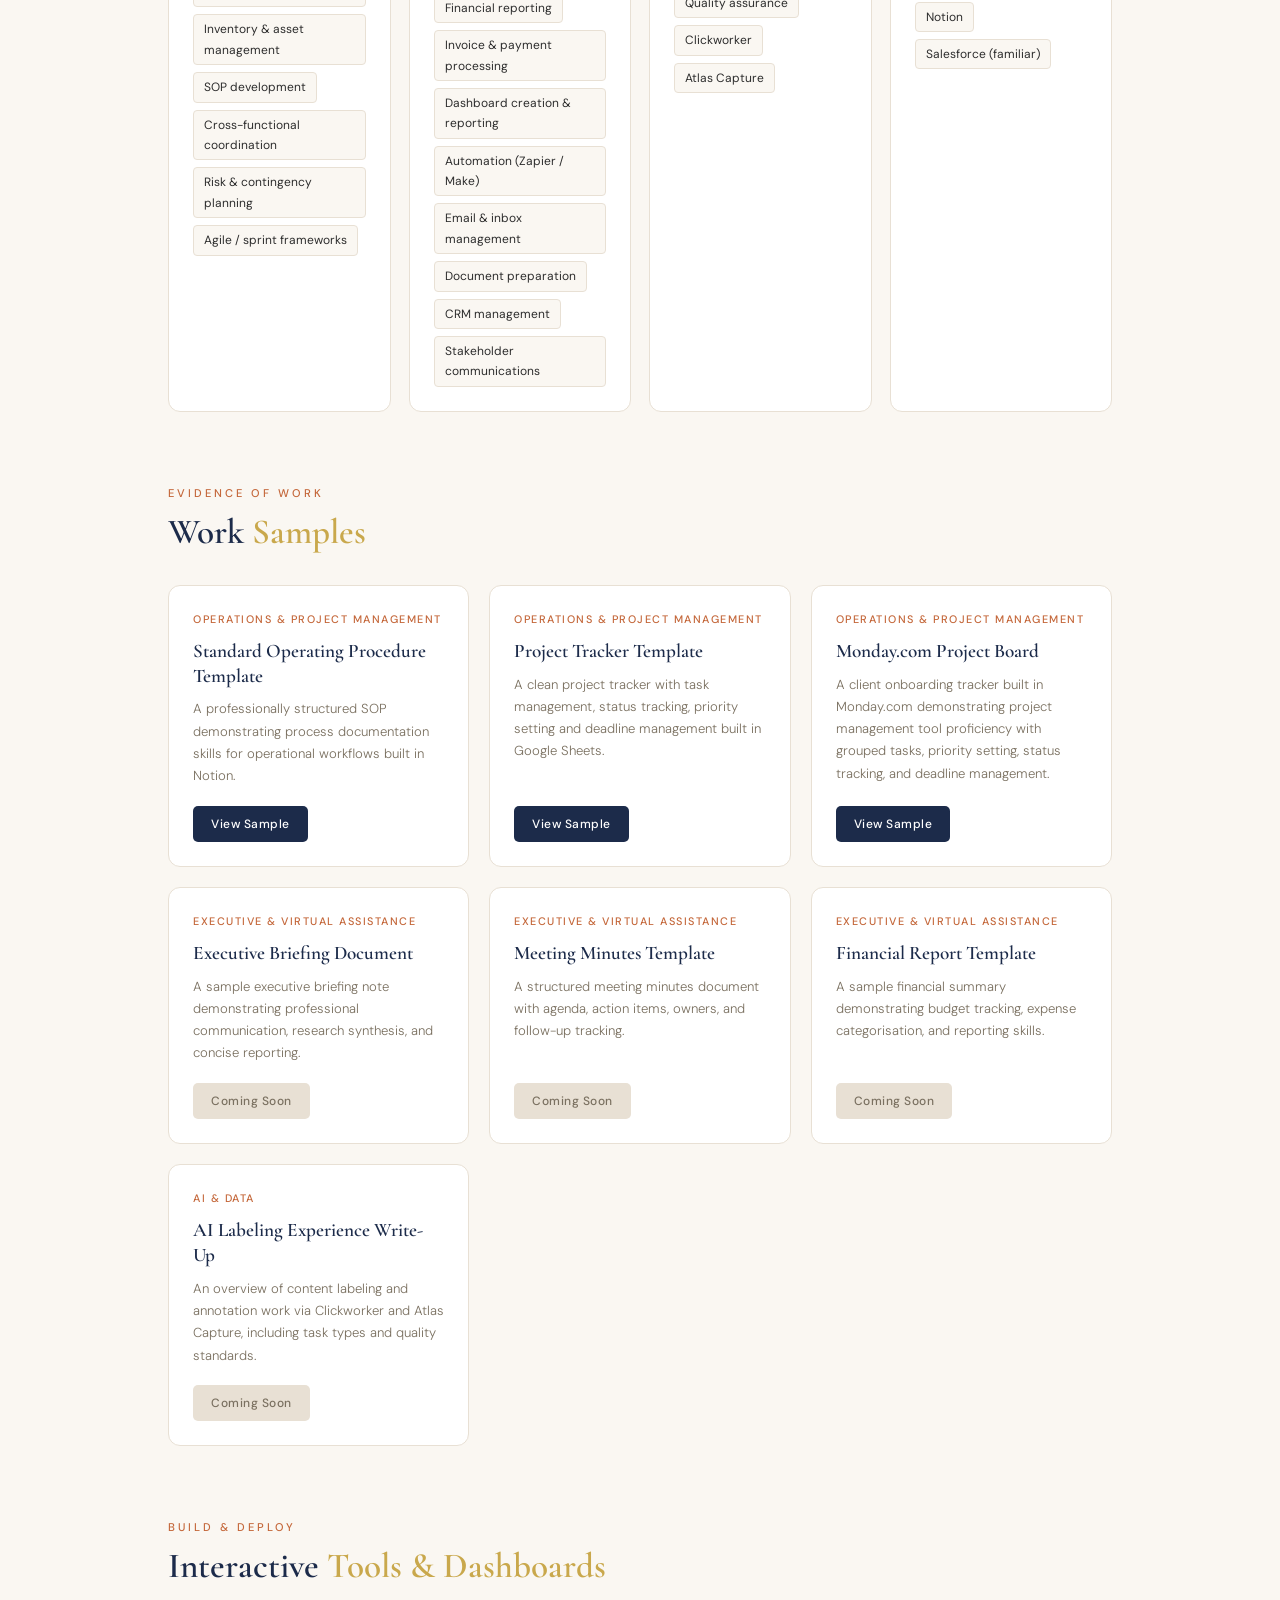
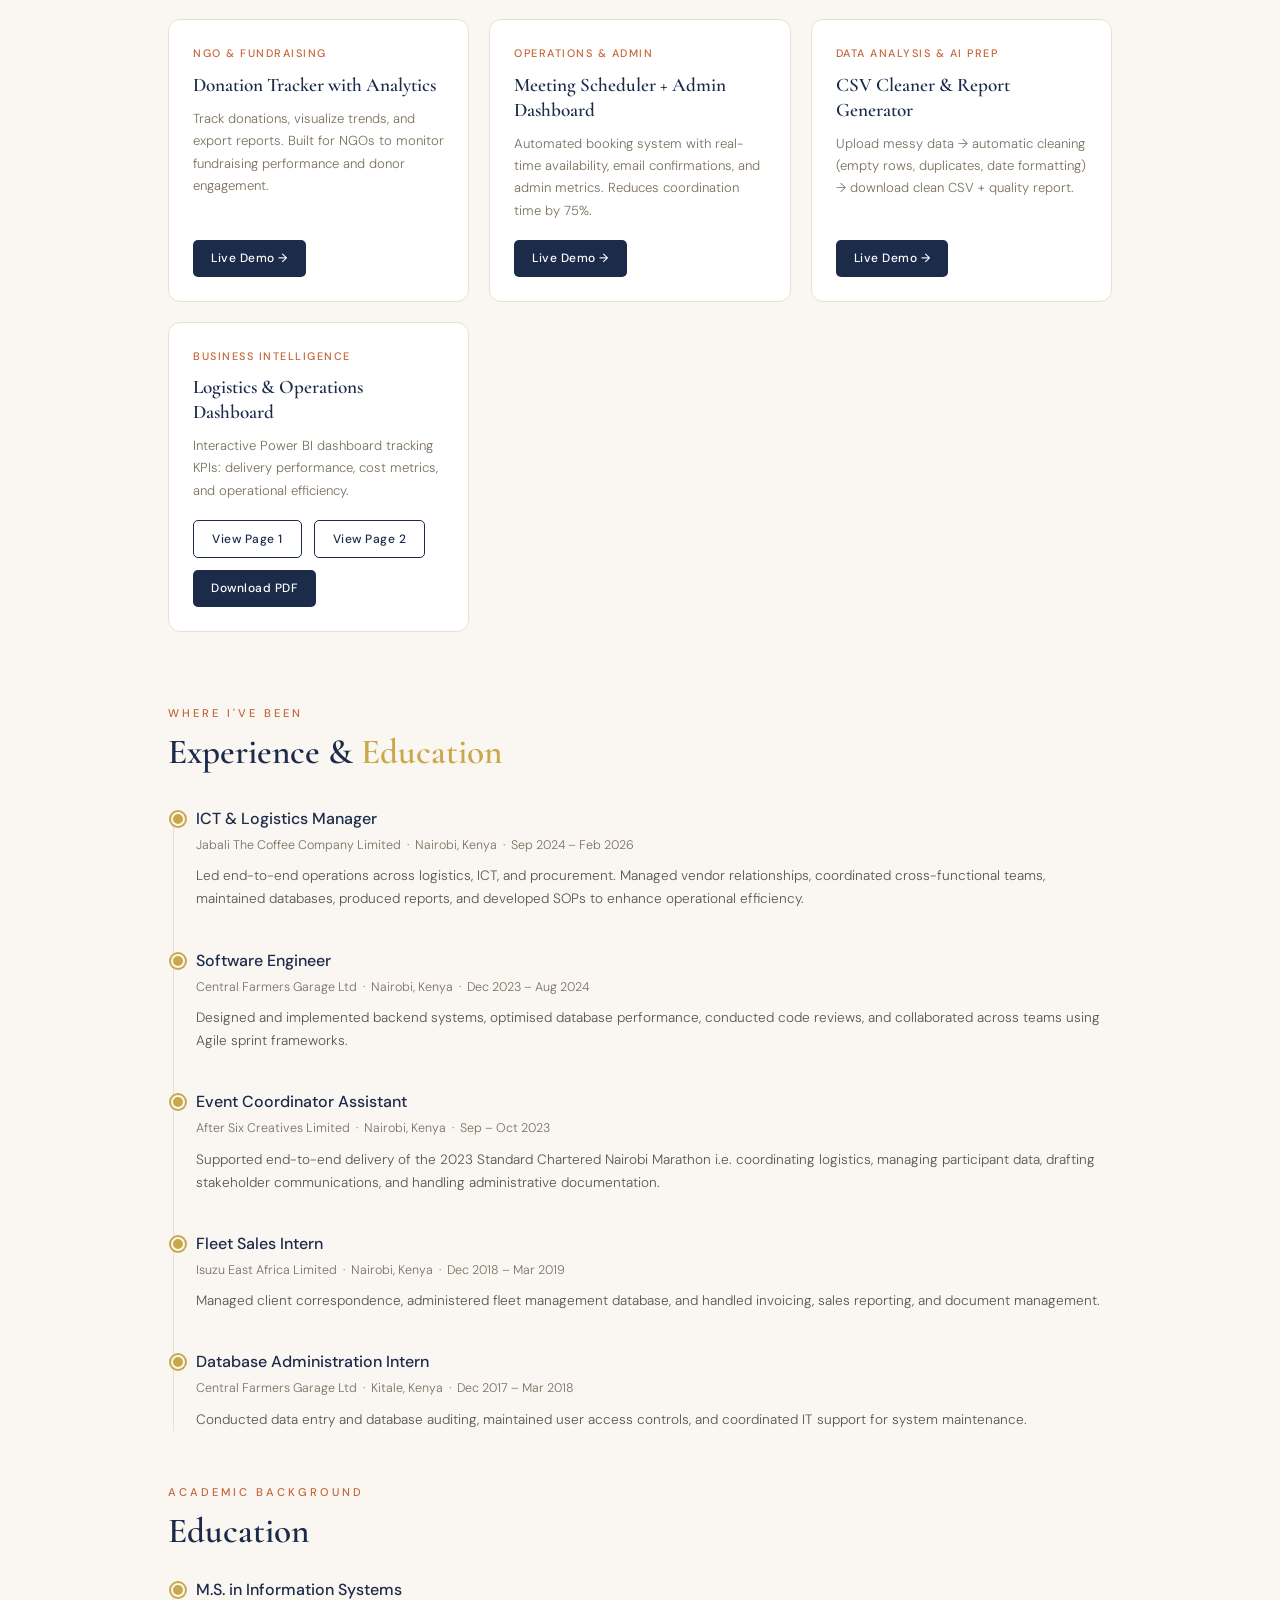
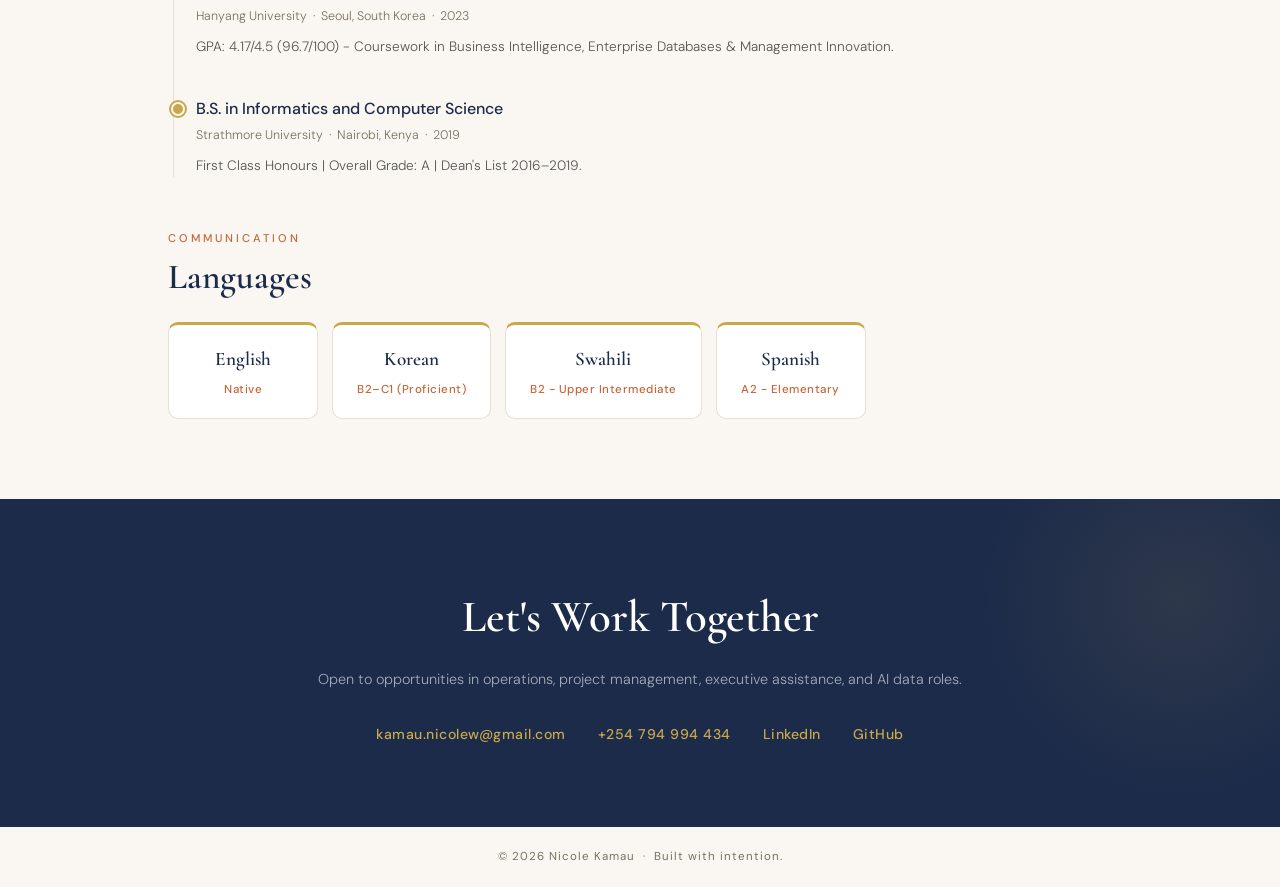
==== commit 792ec52a: "Update index.html Description of Power BI sample" ====
--- a/index.html
+++ b/index.html
@@ -730,7 +730,7 @@
     <div class="sample-card">
       <div class="category">Business Intelligence</div>
       <h3>Logistics & Operations Dashboard</h3>
-      <p>Interactive Power BI dashboard tracking KPIs: delivery performance, inventory turnover, cost metrics, and operational efficiency.</p>
+      <p>Interactive Power BI dashboard tracking KPIs: delivery performance, cost metrics, and operational efficiency.</p>
       <div class="btn-group">
         <a href="#" onclick="openModal('Logistics and Operations Performance_page-0001.jpg'); return false;" class="btn btn-outline">View Page 1</a>
         <a href="#" onclick="openModal('Logistics and Operations Performance_page-0002.jpg'); return false;" class="btn btn-outline">View Page 2</a>
